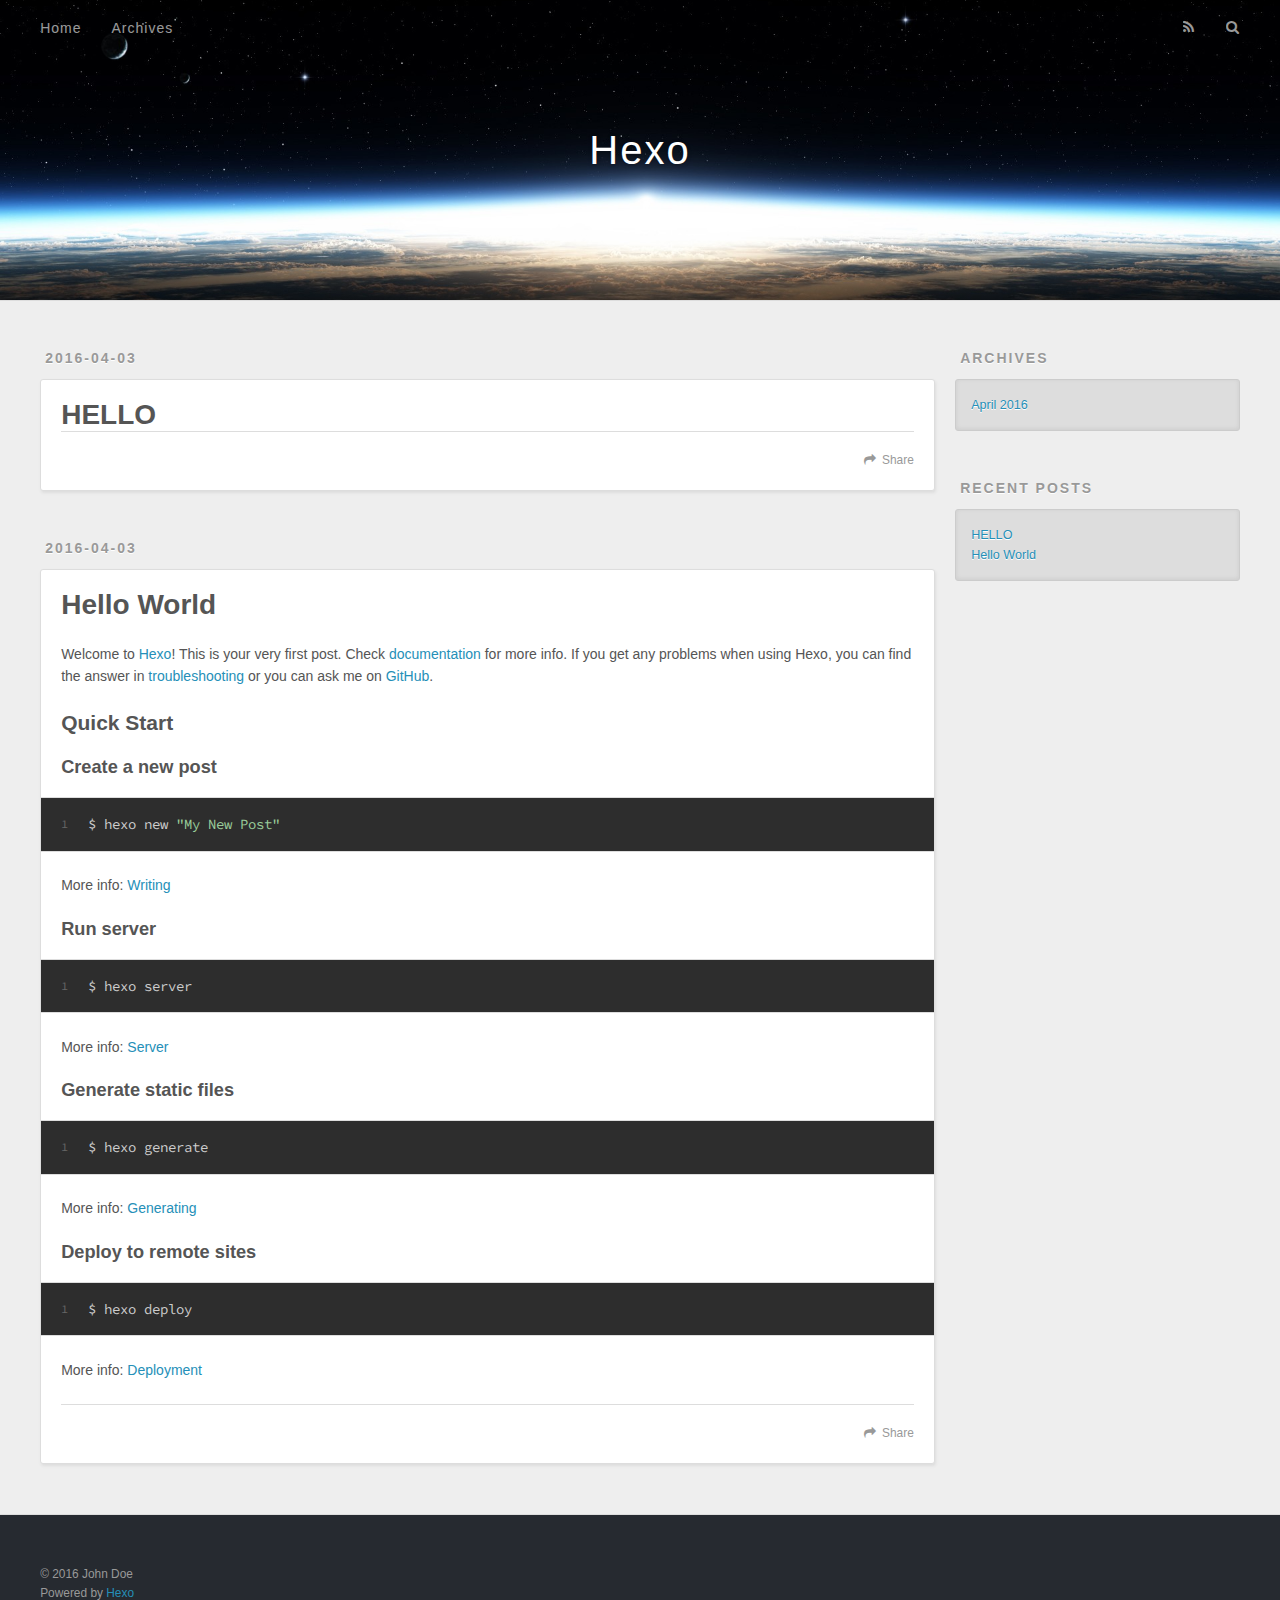
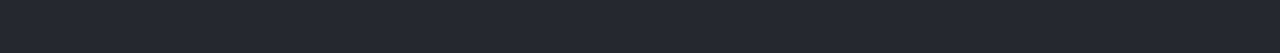
==== index.html @ c431b874 "Site updated: 2016-04-03 11:08:09" ====
<!DOCTYPE html>
<html>
<head>
  <meta charset="utf-8">
  
  <title>Hexo</title>
  <meta name="viewport" content="width=device-width, initial-scale=1, maximum-scale=1">
  <meta name="description">
<meta property="og:type" content="website">
<meta property="og:title" content="Hexo">
<meta property="og:url" content="http://yoursite.com/index.html">
<meta property="og:site_name" content="Hexo">
<meta property="og:description">
<meta name="twitter:card" content="summary">
<meta name="twitter:title" content="Hexo">
<meta name="twitter:description">
  
    <link rel="alternate" href="/atom.xml" title="Hexo" type="application/atom+xml">
  
  
    <link rel="icon" href="/favicon.png">
  
  
    <link href="//fonts.googleapis.com/css?family=Source+Code+Pro" rel="stylesheet" type="text/css">
  
  <link rel="stylesheet" href="/css/style.css">
  

</head>

<body>
  <div id="container">
    <div id="wrap">
      <header id="header">
  <div id="banner"></div>
  <div id="header-outer" class="outer">
    <div id="header-title" class="inner">
      <h1 id="logo-wrap">
        <a href="/" id="logo">Hexo</a>
      </h1>
      
    </div>
    <div id="header-inner" class="inner">
      <nav id="main-nav">
        <a id="main-nav-toggle" class="nav-icon"></a>
        
          <a class="main-nav-link" href="/">Home</a>
        
          <a class="main-nav-link" href="/archives">Archives</a>
        
      </nav>
      <nav id="sub-nav">
        
          <a id="nav-rss-link" class="nav-icon" href="/atom.xml" title="RSS Feed"></a>
        
        <a id="nav-search-btn" class="nav-icon" title="Search"></a>
      </nav>
      <div id="search-form-wrap">
        <form action="//google.com/search" method="get" accept-charset="UTF-8" class="search-form"><input type="search" name="q" results="0" class="search-form-input" placeholder="Search"><button type="submit" class="search-form-submit">&#xF002;</button><input type="hidden" name="sitesearch" value="http://yoursite.com"></form>
      </div>
    </div>
  </div>
</header>
      <div class="outer">
        <section id="main">
  
    <article id="post-HELLO" class="article article-type-post" itemscope itemprop="blogPost">
  <div class="article-meta">
    <a href="/2016/04/03/HELLO/" class="article-date">
  <time datetime="2016-04-03T02:56:10.000Z" itemprop="datePublished">2016-04-03</time>
</a>
    
  </div>
  <div class="article-inner">
    
    
      <header class="article-header">
        
  
    <h1 itemprop="name">
      <a class="article-title" href="/2016/04/03/HELLO/">HELLO</a>
    </h1>
  

      </header>
    
    <div class="article-entry" itemprop="articleBody">
      
        
      
    </div>
    <footer class="article-footer">
      <a data-url="http://yoursite.com/2016/04/03/HELLO/" data-id="cimjz8d4u0000s09v0lbfflhz" class="article-share-link">Share</a>
      
      
    </footer>
  </div>
  
</article>


  
    <article id="post-hello-world" class="article article-type-post" itemscope itemprop="blogPost">
  <div class="article-meta">
    <a href="/2016/04/03/hello-world/" class="article-date">
  <time datetime="2016-04-03T02:46:32.456Z" itemprop="datePublished">2016-04-03</time>
</a>
    
  </div>
  <div class="article-inner">
    
    
      <header class="article-header">
        
  
    <h1 itemprop="name">
      <a class="article-title" href="/2016/04/03/hello-world/">Hello World</a>
    </h1>
  

      </header>
    
    <div class="article-entry" itemprop="articleBody">
      
        <p>Welcome to <a href="https://hexo.io/" target="_blank" rel="external">Hexo</a>! This is your very first post. Check <a href="https://hexo.io/docs/" target="_blank" rel="external">documentation</a> for more info. If you get any problems when using Hexo, you can find the answer in <a href="https://hexo.io/docs/troubleshooting.html" target="_blank" rel="external">troubleshooting</a> or you can ask me on <a href="https://github.com/hexojs/hexo/issues" target="_blank" rel="external">GitHub</a>.</p>
<h2 id="Quick-Start"><a href="#Quick-Start" class="headerlink" title="Quick Start"></a>Quick Start</h2><h3 id="Create-a-new-post"><a href="#Create-a-new-post" class="headerlink" title="Create a new post"></a>Create a new post</h3><figure class="highlight bash"><table><tr><td class="gutter"><pre><span class="line">1</span><br></pre></td><td class="code"><pre><span class="line">$ hexo new <span class="string">"My New Post"</span></span><br></pre></td></tr></table></figure>
<p>More info: <a href="https://hexo.io/docs/writing.html" target="_blank" rel="external">Writing</a></p>
<h3 id="Run-server"><a href="#Run-server" class="headerlink" title="Run server"></a>Run server</h3><figure class="highlight bash"><table><tr><td class="gutter"><pre><span class="line">1</span><br></pre></td><td class="code"><pre><span class="line">$ hexo server</span><br></pre></td></tr></table></figure>
<p>More info: <a href="https://hexo.io/docs/server.html" target="_blank" rel="external">Server</a></p>
<h3 id="Generate-static-files"><a href="#Generate-static-files" class="headerlink" title="Generate static files"></a>Generate static files</h3><figure class="highlight bash"><table><tr><td class="gutter"><pre><span class="line">1</span><br></pre></td><td class="code"><pre><span class="line">$ hexo generate</span><br></pre></td></tr></table></figure>
<p>More info: <a href="https://hexo.io/docs/generating.html" target="_blank" rel="external">Generating</a></p>
<h3 id="Deploy-to-remote-sites"><a href="#Deploy-to-remote-sites" class="headerlink" title="Deploy to remote sites"></a>Deploy to remote sites</h3><figure class="highlight bash"><table><tr><td class="gutter"><pre><span class="line">1</span><br></pre></td><td class="code"><pre><span class="line">$ hexo deploy</span><br></pre></td></tr></table></figure>
<p>More info: <a href="https://hexo.io/docs/deployment.html" target="_blank" rel="external">Deployment</a></p>

      
    </div>
    <footer class="article-footer">
      <a data-url="http://yoursite.com/2016/04/03/hello-world/" data-id="cimjz8d520001s09vdebm7443" class="article-share-link">Share</a>
      
      
    </footer>
  </div>
  
</article>


  

</section>
        
          <aside id="sidebar">
  
    

  
    

  
    
  
    
  <div class="widget-wrap">
    <h3 class="widget-title">Archives</h3>
    <div class="widget">
      <ul class="archive-list"><li class="archive-list-item"><a class="archive-list-link" href="/archives/2016/04/">April 2016</a></li></ul>
    </div>
  </div>


  
    
  <div class="widget-wrap">
    <h3 class="widget-title">Recent Posts</h3>
    <div class="widget">
      <ul>
        
          <li>
            <a href="/2016/04/03/HELLO/">HELLO</a>
          </li>
        
          <li>
            <a href="/2016/04/03/hello-world/">Hello World</a>
          </li>
        
      </ul>
    </div>
  </div>

  
</aside>
        
      </div>
      <footer id="footer">
  
  <div class="outer">
    <div id="footer-info" class="inner">
      &copy; 2016 John Doe<br>
      Powered by <a href="http://hexo.io/" target="_blank">Hexo</a>
    </div>
  </div>
</footer>
    </div>
    <nav id="mobile-nav">
  
    <a href="/" class="mobile-nav-link">Home</a>
  
    <a href="/archives" class="mobile-nav-link">Archives</a>
  
</nav>
    

<script src="//ajax.googleapis.com/ajax/libs/jquery/2.0.3/jquery.min.js"></script>


  <link rel="stylesheet" href="/fancybox/jquery.fancybox.css">
  <script src="/fancybox/jquery.fancybox.pack.js"></script>


<script src="/js/script.js"></script>

  </div>
</body>
</html>
---- css/style.css ----
body {
  width: 100%;
}
body:before,
body:after {
  content: "";
  display: table;
}
body:after {
  clear: both;
}
html,
body,
div,
span,
applet,
object,
iframe,
h1,
h2,
h3,
h4,
h5,
h6,
p,
blockquote,
pre,
a,
abbr,
acronym,
address,
big,
cite,
code,
del,
dfn,
em,
img,
ins,
kbd,
q,
s,
samp,
small,
strike,
strong,
sub,
sup,
tt,
var,
dl,
dt,
dd,
ol,
ul,
li,
fieldset,
form,
label,
legend,
table,
caption,
tbody,
tfoot,
thead,
tr,
th,
td {
  margin: 0;
  padding: 0;
  border: 0;
  outline: 0;
  font-weight: inherit;
  font-style: inherit;
  font-family: inherit;
  font-size: 100%;
  vertical-align: baseline;
}
body {
  line-height: 1;
  color: #000;
  background: #fff;
}
ol,
ul {
  list-style: none;
}
table {
  border-collapse: separate;
  border-spacing: 0;
  vertical-align: middle;
}
caption,
th,
td {
  text-align: left;
  font-weight: normal;
  vertical-align: middle;
}
a img {
  border: none;
}
input,
button {
  margin: 0;
  padding: 0;
}
input::-moz-focus-inner,
button::-moz-focus-inner {
  border: 0;
  padding: 0;
}
@font-face {
  font-family: FontAwesome;
  font-style: normal;
  font-weight: normal;
  src: url("fonts/fontawesome-webfont.eot?v=#4.0.3");
  src: url("fonts/fontawesome-webfont.eot?#iefix&v=#4.0.3") format("embedded-opentype"), url("fonts/fontawesome-webfont.woff?v=#4.0.3") format("woff"), url("fonts/fontawesome-webfont.ttf?v=#4.0.3") format("truetype"), url("fonts/fontawesome-webfont.svg#fontawesomeregular?v=#4.0.3") format("svg");
}
html,
body,
#container {
  height: 100%;
}
body {
  background: #eee;
  font: 14px "Helvetica Neue", Helvetica, Arial, sans-serif;
  -webkit-text-size-adjust: 100%;
}
.outer {
  max-width: 1220px;
  margin: 0 auto;
  padding: 0 20px;
}
.outer:before,
.outer:after {
  content: "";
  display: table;
}
.outer:after {
  clear: both;
}
.inner {
  display: inline;
  float: left;
  width: 98.33333333333333%;
  margin: 0 0.833333333333333%;
}
.left,
.alignleft {
  float: left;
}
.right,
.alignright {
  float: right;
}
.clear {
  clear: both;
}
#container {
  position: relative;
}
.mobile-nav-on {
  overflow: hidden;
}
#wrap {
  height: 100%;
  width: 100%;
  position: absolute;
  top: 0;
  left: 0;
  -webkit-transition: 0.2s ease-out;
  -moz-transition: 0.2s ease-out;
  -ms-transition: 0.2s ease-out;
  transition: 0.2s ease-out;
  z-index: 1;
  background: #eee;
}
.mobile-nav-on #wrap {
  left: 280px;
}
@media screen and (min-width: 768px) {
  #main {
    display: inline;
    float: left;
    width: 73.33333333333333%;
    margin: 0 0.833333333333333%;
  }
}
.article-date,
.article-category-link,
.archive-year,
.widget-title {
  text-decoration: none;
  text-transform: uppercase;
  letter-spacing: 2px;
  color: #999;
  margin-bottom: 1em;
  margin-left: 5px;
  line-height: 1em;
  text-shadow: 0 1px #fff;
  font-weight: bold;
}
.article-inner,
.archive-article-inner {
  background: #fff;
  -webkit-box-shadow: 1px 2px 3px #ddd;
  box-shadow: 1px 2px 3px #ddd;
  border: 1px solid #ddd;
  -webkit-border-radius: 3px;
  border-radius: 3px;
}
.article-entry h1,
.widget h1 {
  font-size: 2em;
}
.article-entry h2,
.widget h2 {
  font-size: 1.5em;
}
.article-entry h3,
.widget h3 {
  font-size: 1.3em;
}
.article-entry h4,
.widget h4 {
  font-size: 1.2em;
}
.article-entry h5,
.widget h5 {
  font-size: 1em;
}
.article-entry h6,
.widget h6 {
  font-size: 1em;
  color: #999;
}
.article-entry hr,
.widget hr {
  border: 1px dashed #ddd;
}
.article-entry strong,
.widget strong {
  font-weight: bold;
}
.article-entry em,
.widget em,
.article-entry cite,
.widget cite {
  font-style: italic;
}
.article-entry sup,
.widget sup,
.article-entry sub,
.widget sub {
  font-size: 0.75em;
  line-height: 0;
  position: relative;
  vertical-align: baseline;
}
.article-entry sup,
.widget sup {
  top: -0.5em;
}
.article-entry sub,
.widget sub {
  bottom: -0.2em;
}
.article-entry small,
.widget small {
  font-size: 0.85em;
}
.article-entry acronym,
.widget acronym,
.article-entry abbr,
.widget abbr {
  border-bottom: 1px dotted;
}
.article-entry ul,
.widget ul,
.article-entry ol,
.widget ol,
.article-entry dl,
.widget dl {
  margin: 0 20px;
  line-height: 1.6em;
}
.article-entry ul ul,
.widget ul ul,
.article-entry ol ul,
.widget ol ul,
.article-entry ul ol,
.widget ul ol,
.article-entry ol ol,
.widget ol ol {
  margin-top: 0;
  margin-bottom: 0;
}
.article-entry ul,
.widget ul {
  list-style: disc;
}
.article-entry ol,
.widget ol {
  list-style: decimal;
}
.article-entry dt,
.widget dt {
  font-weight: bold;
}
#header {
  height: 300px;
  position: relative;
  border-bottom: 1px solid #ddd;
}
#header:before,
#header:after {
  content: "";
  position: absolute;
  left: 0;
  right: 0;
  height: 40px;
}
#header:before {
  top: 0;
  background: -webkit-linear-gradient(rgba(0,0,0,0.2), transparent);
  background: -moz-linear-gradient(rgba(0,0,0,0.2), transparent);
  background: -ms-linear-gradient(rgba(0,0,0,0.2), transparent);
  background: linear-gradient(rgba(0,0,0,0.2), transparent);
}
#header:after {
  bottom: 0;
  background: -webkit-linear-gradient(transparent, rgba(0,0,0,0.2));
  background: -moz-linear-gradient(transparent, rgba(0,0,0,0.2));
  background: -ms-linear-gradient(transparent, rgba(0,0,0,0.2));
  background: linear-gradient(transparent, rgba(0,0,0,0.2));
}
#header-outer {
  height: 100%;
  position: relative;
}
#header-inner {
  position: relative;
  overflow: hidden;
}
#banner {
  position: absolute;
  top: 0;
  left: 0;
  width: 100%;
  height: 100%;
  background: url("images/banner.jpg") center #000;
  -webkit-background-size: cover;
  -moz-background-size: cover;
  background-size: cover;
  z-index: -1;
}
#header-title {
  text-align: center;
  height: 40px;
  position: absolute;
  top: 50%;
  left: 0;
  margin-top: -20px;
}
#logo,
#subtitle {
  text-decoration: none;
  color: #fff;
  font-weight: 300;
  text-shadow: 0 1px 4px rgba(0,0,0,0.3);
}
#logo {
  font-size: 40px;
  line-height: 40px;
  letter-spacing: 2px;
}
#subtitle {
  font-size: 16px;
  line-height: 16px;
  letter-spacing: 1px;
}
#subtitle-wrap {
  margin-top: 16px;
}
#main-nav {
  float: left;
  margin-left: -15px;
}
.nav-icon,
.main-nav-link {
  float: left;
  color: #fff;
  opacity: 0.6;
  text-decoration: none;
  text-shadow: 0 1px rgba(0,0,0,0.2);
  -webkit-transition: opacity 0.2s;
  -moz-transition: opacity 0.2s;
  -ms-transition: opacity 0.2s;
  transition: opacity 0.2s;
  display: block;
  padding: 20px 15px;
}
.nav-icon:hover,
.main-nav-link:hover {
  opacity: 1;
}
.nav-icon {
  font-family: FontAwesome;
  text-align: center;
  font-size: 14px;
  width: 14px;
  height: 14px;
  padding: 20px 15px;
  position: relative;
  cursor: pointer;
}
.main-nav-link {
  font-weight: 300;
  letter-spacing: 1px;
}
@media screen and (max-width: 479px) {
  .main-nav-link {
    display: none;
  }
}
#main-nav-toggle {
  display: none;
}
#main-nav-toggle:before {
  content: "\f0c9";
}
@media screen and (max-width: 479px) {
  #main-nav-toggle {
    display: block;
  }
}
#sub-nav {
  float: right;
  margin-right: -15px;
}
#nav-rss-link:before {
  content: "\f09e";
}
#nav-search-btn:before {
  content: "\f002";
}
#search-form-wrap {
  position: absolute;
  top: 15px;
  width: 150px;
  height: 30px;
  right: -150px;
  opacity: 0;
  -webkit-transition: 0.2s ease-out;
  -moz-transition: 0.2s ease-out;
  -ms-transition: 0.2s ease-out;
  transition: 0.2s ease-out;
}
#search-form-wrap.on {
  opacity: 1;
  right: 0;
}
@media screen and (max-width: 479px) {
  #search-form-wrap {
    width: 100%;
    right: -100%;
  }
}
.search-form {
  position: absolute;
  top: 0;
  left: 0;
  right: 0;
  background: #fff;
  padding: 5px 15px;
  -webkit-border-radius: 15px;
  border-radius: 15px;
  -webkit-box-shadow: 0 0 10px rgba(0,0,0,0.3);
  box-shadow: 0 0 10px rgba(0,0,0,0.3);
}
.search-form-input {
  border: none;
  background: none;
  color: #555;
  width: 100%;
  font: 13px "Helvetica Neue", Helvetica, Arial, sans-serif;
  outline: none;
}
.search-form-input::-webkit-search-results-decoration,
.search-form-input::-webkit-search-cancel-button {
  -webkit-appearance: none;
}
.search-form-submit {
  position: absolute;
  top: 50%;
  right: 10px;
  margin-top: -7px;
  font: 13px FontAwesome;
  border: none;
  background: none;
  color: #bbb;
  cursor: pointer;
}
.search-form-submit:hover,
.search-form-submit:focus {
  color: #777;
}
.article {
  margin: 50px 0;
}
.article-inner {
  overflow: hidden;
}
.article-meta:before,
.article-meta:after {
  content: "";
  display: table;
}
.article-meta:after {
  clear: both;
}
.article-date {
  float: left;
}
.article-category {
  float: left;
  line-height: 1em;
  color: #ccc;
  text-shadow: 0 1px #fff;
  margin-left: 8px;
}
.article-category:before {
  content: "\2022";
}
.article-category-link {
  margin: 0 12px 1em;
}
.article-header {
  padding: 20px 20px 0;
}
.article-title {
  text-decoration: none;
  font-size: 2em;
  font-weight: bold;
  color: #555;
  line-height: 1.1em;
  -webkit-transition: color 0.2s;
  -moz-transition: color 0.2s;
  -ms-transition: color 0.2s;
  transition: color 0.2s;
}
a.article-title:hover {
  color: #258fb8;
}
.article-entry {
  color: #555;
  padding: 0 20px;
}
.article-entry:before,
.article-entry:after {
  content: "";
  display: table;
}
.article-entry:after {
  clear: both;
}
.article-entry p,
.article-entry table {
  line-height: 1.6em;
  margin: 1.6em 0;
}
.article-entry h1,
.article-entry h2,
.article-entry h3,
.article-entry h4,
.article-entry h5,
.article-entry h6 {
  font-weight: bold;
}
.article-entry h1,
.article-entry h2,
.article-entry h3,
.article-entry h4,
.article-entry h5,
.article-entry h6 {
  line-height: 1.1em;
  margin: 1.1em 0;
}
.article-entry a {
  color: #258fb8;
  text-decoration: none;
}
.article-entry a:hover {
  text-decoration: underline;
}
.article-entry ul,
.article-entry ol,
.article-entry dl {
  margin-top: 1.6em;
  margin-bottom: 1.6em;
}
.article-entry img,
.article-entry video {
  max-width: 100%;
  height: auto;
  display: block;
  margin: auto;
}
.article-entry iframe {
  border: none;
}
.article-entry table {
  width: 100%;
  border-collapse: collapse;
  border-spacing: 0;
}
.article-entry th {
  font-weight: bold;
  border-bottom: 3px solid #ddd;
  padding-bottom: 0.5em;
}
.article-entry td {
  border-bottom: 1px solid #ddd;
  padding: 10px 0;
}
.article-entry blockquote {
  font-family: Georgia, "Times New Roman", serif;
  font-size: 1.4em;
  margin: 1.6em 20px;
  text-align: center;
}
.article-entry blockquote footer {
  font-size: 14px;
  margin: 1.6em 0;
  font-family: "Helvetica Neue", Helvetica, Arial, sans-serif;
}
.article-entry blockquote footer cite:before {
  content: "—";
  padding: 0 0.5em;
}
.article-entry .pullquote {
  text-align: left;
  width: 45%;
  margin: 0;
}
.article-entry .pullquote.left {
  margin-left: 0.5em;
  margin-right: 1em;
}
.article-entry .pullquote.right {
  margin-right: 0.5em;
  margin-left: 1em;
}
.article-entry .caption {
  color: #999;
  display: block;
  font-size: 0.9em;
  margin-top: 0.5em;
  position: relative;
  text-align: center;
}
.article-entry .video-container {
  position: relative;
  padding-top: 56.25%;
  height: 0;
  overflow: hidden;
}
.article-entry .video-container iframe,
.article-entry .video-container object,
.article-entry .video-container embed {
  position: absolute;
  top: 0;
  left: 0;
  width: 100%;
  height: 100%;
  margin-top: 0;
}
.article-more-link a {
  display: inline-block;
  line-height: 1em;
  padding: 6px 15px;
  -webkit-border-radius: 15px;
  border-radius: 15px;
  background: #eee;
  color: #999;
  text-shadow: 0 1px #fff;
  text-decoration: none;
}
.article-more-link a:hover {
  background: #258fb8;
  color: #fff;
  text-decoration: none;
  text-shadow: 0 1px #1e7293;
}
.article-footer {
  font-size: 0.85em;
  line-height: 1.6em;
  border-top: 1px solid #ddd;
  padding-top: 1.6em;
  margin: 0 20px 20px;
}
.article-footer:before,
.article-footer:after {
  content: "";
  display: table;
}
.article-footer:after {
  clear: both;
}
.article-footer a {
  color: #999;
  text-decoration: none;
}
.article-footer a:hover {
  color: #555;
}
.article-tag-list-item {
  float: left;
  margin-right: 10px;
}
.article-tag-list-link:before {
  content: "#";
}
.article-comment-link {
  float: right;
}
.article-comment-link:before {
  content: "\f075";
  font-family: FontAwesome;
  padding-right: 8px;
}
.article-share-link {
  cursor: pointer;
  float: right;
  margin-left: 20px;
}
.article-share-link:before {
  content: "\f064";
  font-family: FontAwesome;
  padding-right: 6px;
}
#article-nav {
  position: relative;
}
#article-nav:before,
#article-nav:after {
  content: "";
  display: table;
}
#article-nav:after {
  clear: both;
}
@media screen and (min-width: 768px) {
  #article-nav {
    margin: 50px 0;
  }
  #article-nav:before {
    width: 8px;
    height: 8px;
    position: absolute;
    top: 50%;
    left: 50%;
    margin-top: -4px;
    margin-left: -4px;
    content: "";
    -webkit-border-radius: 50%;
    border-radius: 50%;
    background: #ddd;
    -webkit-box-shadow: 0 1px 2px #fff;
    box-shadow: 0 1px 2px #fff;
  }
}
.article-nav-link-wrap {
  text-decoration: none;
  text-shadow: 0 1px #fff;
  color: #999;
  -webkit-box-sizing: border-box;
  -moz-box-sizing: border-box;
  box-sizing: border-box;
  margin-top: 50px;
  text-align: center;
  display: block;
}
.article-nav-link-wrap:hover {
  color: #555;
}
@media screen and (min-width: 768px) {
  .article-nav-link-wrap {
    width: 50%;
    margin-top: 0;
  }
}
@media screen and (min-width: 768px) {
  #article-nav-newer {
    float: left;
    text-align: right;
    padding-right: 20px;
  }
}
@media screen and (min-width: 768px) {
  #article-nav-older {
    float: right;
    text-align: left;
    padding-left: 20px;
  }
}
.article-nav-caption {
  text-transform: uppercase;
  letter-spacing: 2px;
  color: #ddd;
  line-height: 1em;
  font-weight: bold;
}
#article-nav-newer .article-nav-caption {
  margin-right: -2px;
}
.article-nav-title {
  font-size: 0.85em;
  line-height: 1.6em;
  margin-top: 0.5em;
}
.article-share-box {
  position: absolute;
  display: none;
  background: #fff;
  -webkit-box-shadow: 1px 2px 10px rgba(0,0,0,0.2);
  box-shadow: 1px 2px 10px rgba(0,0,0,0.2);
  -webkit-border-radius: 3px;
  border-radius: 3px;
  margin-left: -145px;
  overflow: hidden;
  z-index: 1;
}
.article-share-box.on {
  display: block;
}
.article-share-input {
  width: 100%;
  background: none;
  -webkit-box-sizing: border-box;
  -moz-box-sizing: border-box;
  box-sizing: border-box;
  font: 14px "Helvetica Neue", Helvetica, Arial, sans-serif;
  padding: 0 15px;
  color: #555;
  outline: none;
  border: 1px solid #ddd;
  -webkit-border-radius: 3px 3px 0 0;
  border-radius: 3px 3px 0 0;
  height: 36px;
  line-height: 36px;
}
.article-share-links {
  background: #eee;
}
.article-share-links:before,
.article-share-links:after {
  content: "";
  display: table;
}
.article-share-links:after {
  clear: both;
}
.article-share-twitter,
.article-share-facebook,
.article-share-pinterest,
.article-share-google {
  width: 50px;
  height: 36px;
  display: block;
  float: left;
  position: relative;
  color: #999;
  text-shadow: 0 1px #fff;
}
.article-share-twitter:before,
.article-share-facebook:before,
.article-share-pinterest:before,
.article-share-google:before {
  font-size: 20px;
  font-family: FontAwesome;
  width: 20px;
  height: 20px;
  position: absolute;
  top: 50%;
  left: 50%;
  margin-top: -10px;
  margin-left: -10px;
  text-align: center;
}
.article-share-twitter:hover,
.article-share-facebook:hover,
.article-share-pinterest:hover,
.article-share-google:hover {
  color: #fff;
}
.article-share-twitter:before {
  content: "\f099";
}
.article-share-twitter:hover {
  background: #00aced;
  text-shadow: 0 1px #008abe;
}
.article-share-facebook:before {
  content: "\f09a";
}
.article-share-facebook:hover {
  background: #3b5998;
  text-shadow: 0 1px #2f477a;
}
.article-share-pinterest:before {
  content: "\f0d2";
}
.article-share-pinterest:hover {
  background: #cb2027;
  text-shadow: 0 1px #a21a1f;
}
.article-share-google:before {
  content: "\f0d5";
}
.article-share-google:hover {
  background: #dd4b39;
  text-shadow: 0 1px #be3221;
}
.article-gallery {
  background: #000;
  position: relative;
}
.article-gallery-photos {
  position: relative;
  overflow: hidden;
}
.article-gallery-img {
  display: none;
  max-width: 100%;
}
.article-gallery-img:first-child {
  display: block;
}
.article-gallery-img.loaded {
  position: absolute;
  display: block;
}
.article-gallery-img img {
  display: block;
  max-width: 100%;
  margin: 0 auto;
}
#comments {
  background: #fff;
  -webkit-box-shadow: 1px 2px 3px #ddd;
  box-shadow: 1px 2px 3px #ddd;
  padding: 20px;
  border: 1px solid #ddd;
  -webkit-border-radius: 3px;
  border-radius: 3px;
  margin: 50px 0;
}
#comments a {
  color: #258fb8;
}
.archives-wrap {
  margin: 50px 0;
}
.archives:before,
.archives:after {
  content: "";
  display: table;
}
.archives:after {
  clear: both;
}
.archive-year-wrap {
  margin-bottom: 1em;
}
.archives {
  -webkit-column-gap: 10px;
  -moz-column-gap: 10px;
  column-gap: 10px;
}
@media screen and (min-width: 480px) and (max-width: 767px) {
  .archives {
    -webkit-column-count: 2;
    -moz-column-count: 2;
    column-count: 2;
  }
}
@media screen and (min-width: 768px) {
  .archives {
    -webkit-column-count: 3;
    -moz-column-count: 3;
    column-count: 3;
  }
}
.archive-article {
  -webkit-column-break-inside: avoid;
  page-break-inside: avoid;
  overflow: hidden;
  break-inside: avoid-column;
}
.archive-article-inner {
  padding: 10px;
  margin-bottom: 15px;
}
.archive-article-title {
  text-decoration: none;
  font-weight: bold;
  color: #555;
  -webkit-transition: color 0.2s;
  -moz-transition: color 0.2s;
  -ms-transition: color 0.2s;
  transition: color 0.2s;
  line-height: 1.6em;
}
.archive-article-title:hover {
  color: #258fb8;
}
.archive-article-footer {
  margin-top: 1em;
}
.archive-article-date {
  color: #999;
  text-decoration: none;
  font-size: 0.85em;
  line-height: 1em;
  margin-bottom: 0.5em;
  display: block;
}
#page-nav {
  margin: 50px auto;
  background: #fff;
  -webkit-box-shadow: 1px 2px 3px #ddd;
  box-shadow: 1px 2px 3px #ddd;
  border: 1px solid #ddd;
  -webkit-border-radius: 3px;
  border-radius: 3px;
  text-align: center;
  color: #999;
  overflow: hidden;
}
#page-nav:before,
#page-nav:after {
  content: "";
  display: table;
}
#page-nav:after {
  clear: both;
}
#page-nav a,
#page-nav span {
  padding: 10px 20px;
  line-height: 1;
  height: 2ex;
}
#page-nav a {
  color: #999;
  text-decoration: none;
}
#page-nav a:hover {
  background: #999;
  color: #fff;
}
#page-nav .prev {
  float: left;
}
#page-nav .next {
  float: right;
}
#page-nav .page-number {
  display: inline-block;
}
@media screen and (max-width: 479px) {
  #page-nav .page-number {
    display: none;
  }
}
#page-nav .current {
  color: #555;
  font-weight: bold;
}
#page-nav .space {
  color: #ddd;
}
#footer {
  background: #262a30;
  padding: 50px 0;
  border-top: 1px solid #ddd;
  color: #999;
}
#footer a {
  color: #258fb8;
  text-decoration: none;
}
#footer a:hover {
  text-decoration: underline;
}
#footer-info {
  line-height: 1.6em;
  font-size: 0.85em;
}
.article-entry pre,
.article-entry .highlight {
  background: #2d2d2d;
  margin: 0 -20px;
  padding: 15px 20px;
  border-style: solid;
  border-color: #ddd;
  border-width: 1px 0;
  overflow: auto;
  color: #ccc;
  line-height: 22.400000000000002px;
}
.article-entry .highlight .gutter pre,
.article-entry .gist .gist-file .gist-data .line-numbers {
  color: #666;
  font-size: 0.85em;
}
.article-entry pre,
.article-entry code {
  font-family: "Source Code Pro", Consolas, Monaco, Menlo, Consolas, monospace;
}
.article-entry code {
  background: #eee;
  text-shadow: 0 1px #fff;
  padding: 0 0.3em;
}
.article-entry pre code {
  background: none;
  text-shadow: none;
  padding: 0;
}
.article-entry .highlight pre {
  border: none;
  margin: 0;
  padding: 0;
}
.article-entry .highlight table {
  margin: 0;
  width: auto;
}
.article-entry .highlight td {
  border: none;
  padding: 0;
}
.article-entry .highlight figcaption {
  font-size: 0.85em;
  color: #999;
  line-height: 1em;
  margin-bottom: 1em;
}
.article-entry .highlight figcaption:before,
.article-entry .highlight figcaption:after {
  content: "";
  display: table;
}
.article-entry .highlight figcaption:after {
  clear: both;
}
.article-entry .highlight figcaption a {
  float: right;
}
.article-entry .highlight .gutter pre {
  text-align: right;
  padding-right: 20px;
}
.article-entry .highlight .line {
  height: 22.400000000000002px;
}
.article-entry .highlight .line.marked {
  background: #515151;
}
.article-entry .gist {
  margin: 0 -20px;
  border-style: solid;
  border-color: #ddd;
  border-width: 1px 0;
  background: #2d2d2d;
  padding: 15px 20px 15px 0;
}
.article-entry .gist .gist-file {
  border: none;
  font-family: "Source Code Pro", Consolas, Monaco, Menlo, Consolas, monospace;
  margin: 0;
}
.article-entry .gist .gist-file .gist-data {
  background: none;
  border: none;
}
.article-entry .gist .gist-file .gist-data .line-numbers {
  background: none;
  border: none;
  padding: 0 20px 0 0;
}
.article-entry .gist .gist-file .gist-data .line-data {
  padding: 0 !important;
}
.article-entry .gist .gist-file .highlight {
  margin: 0;
  padding: 0;
  border: none;
}
.article-entry .gist .gist-file .gist-meta {
  background: #2d2d2d;
  color: #999;
  font: 0.85em "Helvetica Neue", Helvetica, Arial, sans-serif;
  text-shadow: 0 0;
  padding: 0;
  margin-top: 1em;
  margin-left: 20px;
}
.article-entry .gist .gist-file .gist-meta a {
  color: #258fb8;
  font-weight: normal;
}
.article-entry .gist .gist-file .gist-meta a:hover {
  text-decoration: underline;
}
pre .comment,
pre .title {
  color: #999;
}
pre .variable,
pre .attribute,
pre .tag,
pre .regexp,
pre .ruby .constant,
pre .xml .tag .title,
pre .xml .pi,
pre .xml .doctype,
pre .html .doctype,
pre .css .id,
pre .css .class,
pre .css .pseudo {
  color: #f2777a;
}
pre .number,
pre .preprocessor,
pre .built_in,
pre .literal,
pre .params,
pre .constant {
  color: #f99157;
}
pre .class,
pre .ruby .class .title,
pre .css .rules .attribute {
  color: #9c9;
}
pre .string,
pre .value,
pre .inheritance,
pre .header,
pre .ruby .symbol,
pre .xml .cdata {
  color: #9c9;
}
pre .css .hexcolor {
  color: #6cc;
}
pre .function,
pre .python .decorator,
pre .python .title,
pre .ruby .function .title,
pre .ruby .title .keyword,
pre .perl .sub,
pre .javascript .title,
pre .coffeescript .title {
  color: #69c;
}
pre .keyword,
pre .javascript .function {
  color: #c9c;
}
@media screen and (max-width: 479px) {
  #mobile-nav {
    position: absolute;
    top: 0;
    left: 0;
    width: 280px;
    height: 100%;
    background: #191919;
    border-right: 1px solid #fff;
  }
}
@media screen and (max-width: 479px) {
  .mobile-nav-link {
    display: block;
    color: #999;
    text-decoration: none;
    padding: 15px 20px;
    font-weight: bold;
  }
  .mobile-nav-link:hover {
    color: #fff;
  }
}
@media screen and (min-width: 768px) {
  #sidebar {
    display: inline;
    float: left;
    width: 23.333333333333332%;
    margin: 0 0.833333333333333%;
  }
}
.widget-wrap {
  margin: 50px 0;
}
.widget {
  color: #777;
  text-shadow: 0 1px #fff;
  background: #ddd;
  -webkit-box-shadow: 0 -1px 4px #ccc inset;
  box-shadow: 0 -1px 4px #ccc inset;
  border: 1px solid #ccc;
  padding: 15px;
  -webkit-border-radius: 3px;
  border-radius: 3px;
}
.widget a {
  color: #258fb8;
  text-decoration: none;
}
.widget a:hover {
  text-decoration: underline;
}
.widget ul ul,
.widget ol ul,
.widget dl ul,
.widget ul ol,
.widget ol ol,
.widget dl ol,
.widget ul dl,
.widget ol dl,
.widget dl dl {
  margin-left: 15px;
  list-style: disc;
}
.widget {
  line-height: 1.6em;
  word-wrap: break-word;
  font-size: 0.9em;
}
.widget ul,
.widget ol {
  list-style: none;
  margin: 0;
}
.widget ul ul,
.widget ol ul,
.widget ul ol,
.widget ol ol {
  margin: 0 20px;
}
.widget ul ul,
.widget ol ul {
  list-style: disc;
}
.widget ul ol,
.widget ol ol {
  list-style: decimal;
}
.category-list-count,
.tag-list-count,
.archive-list-count {
  padding-left: 5px;
  color: #999;
  font-size: 0.85em;
}
.category-list-count:before,
.tag-list-count:before,
.archive-list-count:before {
  content: "(";
}
.category-list-count:after,
.tag-list-count:after,
.archive-list-count:after {
  content: ")";
}
.tagcloud a {
  margin-right: 5px;
  display: inline-block;
}
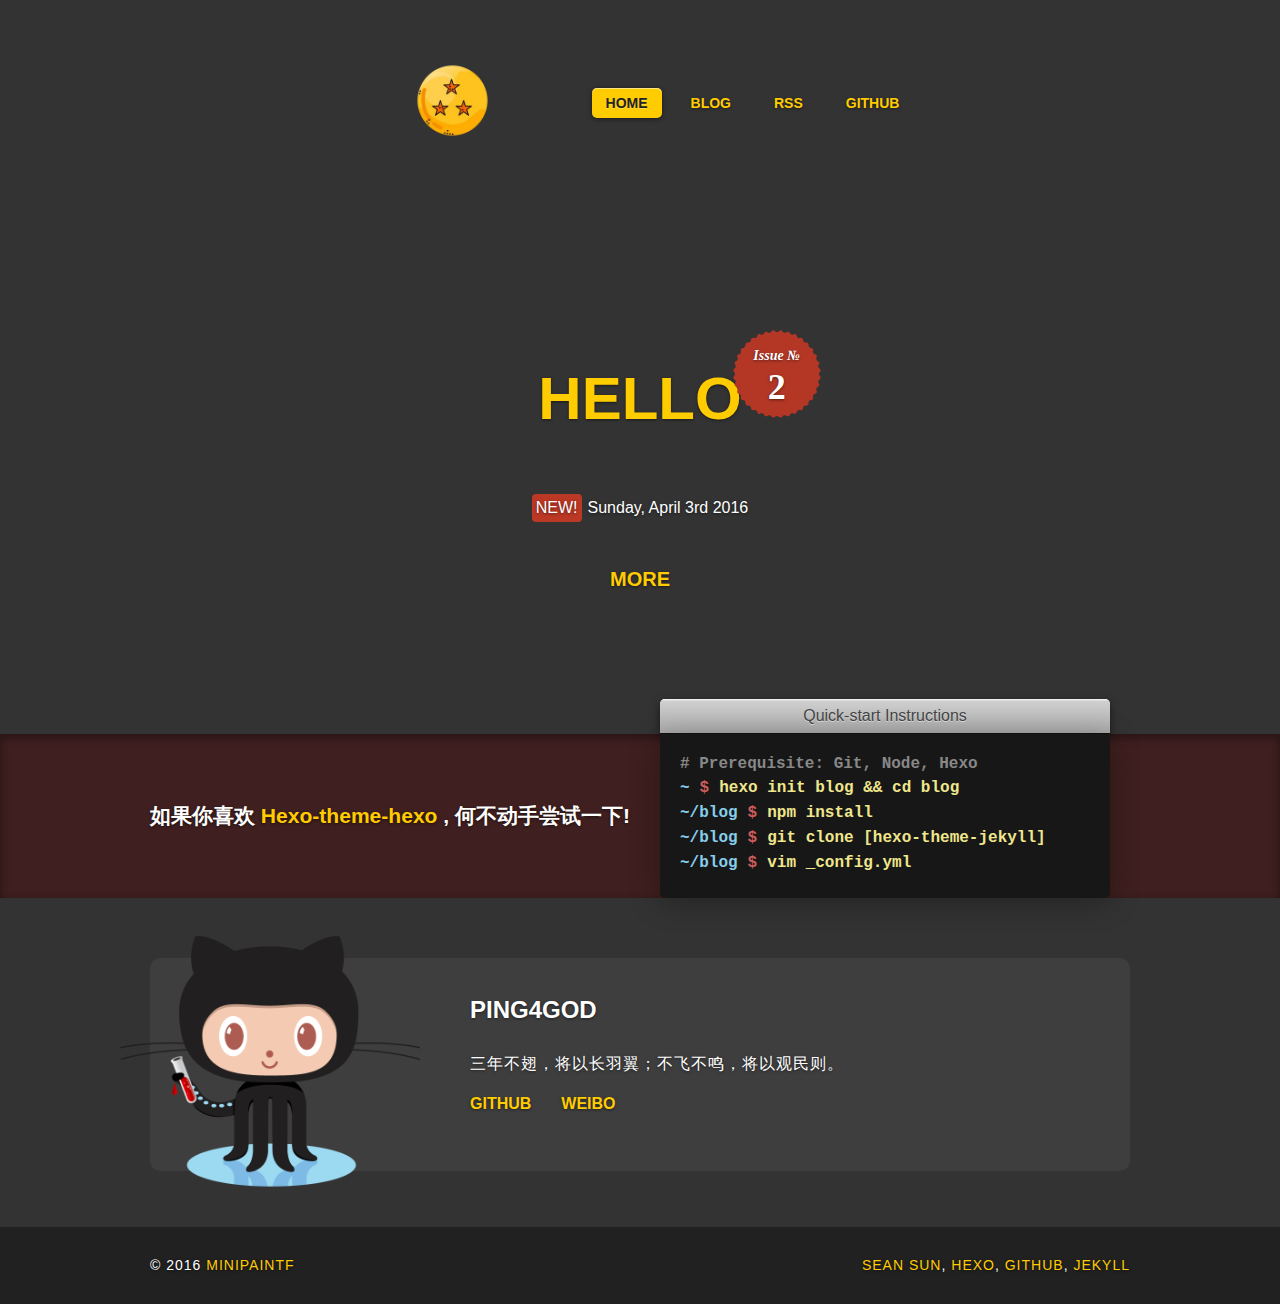
==== commit 1fe210fd: "Site updated: 2016-04-03 11:39:57" ====
--- a/index.html
+++ b/index.html
@@ -1,223 +1,8 @@
-<!DOCTYPE html>
-<html>
-<head>
-  <meta charset="utf-8">
-  
-  <title>Hexo</title>
-  <meta name="viewport" content="width=device-width, initial-scale=1, maximum-scale=1">
-  <meta name="description">
-<meta property="og:type" content="website">
-<meta property="og:title" content="Hexo">
-<meta property="og:url" content="http://yoursite.com/index.html">
-<meta property="og:site_name" content="Hexo">
-<meta property="og:description">
-<meta name="twitter:card" content="summary">
-<meta name="twitter:title" content="Hexo">
-<meta name="twitter:description">
-  
-    <link rel="alternate" href="/atom.xml" title="Hexo" type="application/atom+xml">
-  
-  
-    <link rel="icon" href="/favicon.png">
-  
-  
-    <link href="//fonts.googleapis.com/css?family=Source+Code+Pro" rel="stylesheet" type="text/css">
-  
-  <link rel="stylesheet" href="/css/style.css">
-  
-
-</head>
-
-<body>
-  <div id="container">
-    <div id="wrap">
-      <header id="header">
-  <div id="banner"></div>
-  <div id="header-outer" class="outer">
-    <div id="header-title" class="inner">
-      <h1 id="logo-wrap">
-        <a href="/" id="logo">Hexo</a>
-      </h1>
-      
-    </div>
-    <div id="header-inner" class="inner">
-      <nav id="main-nav">
-        <a id="main-nav-toggle" class="nav-icon"></a>
-        
-          <a class="main-nav-link" href="/">Home</a>
-        
-          <a class="main-nav-link" href="/archives">Archives</a>
-        
-      </nav>
-      <nav id="sub-nav">
-        
-          <a id="nav-rss-link" class="nav-icon" href="/atom.xml" title="RSS Feed"></a>
-        
-        <a id="nav-search-btn" class="nav-icon" title="Search"></a>
-      </nav>
-      <div id="search-form-wrap">
-        <form action="//google.com/search" method="get" accept-charset="UTF-8" class="search-form"><input type="search" name="q" results="0" class="search-form-input" placeholder="Search"><button type="submit" class="search-form-submit">&#xF002;</button><input type="hidden" name="sitesearch" value="http://yoursite.com"></form>
-      </div>
-    </div>
-  </div>
-</header>
-      <div class="outer">
-        <section id="main">
-  
-    <article id="post-HELLO" class="article article-type-post" itemscope itemprop="blogPost">
-  <div class="article-meta">
-    <a href="/2016/04/03/HELLO/" class="article-date">
-  <time datetime="2016-04-03T02:56:10.000Z" itemprop="datePublished">2016-04-03</time>
-</a>
-    
-  </div>
-  <div class="article-inner">
-    
-    
-      <header class="article-header">
-        
-  
-    <h1 itemprop="name">
-      <a class="article-title" href="/2016/04/03/HELLO/">HELLO</a>
-    </h1>
-  
-
-      </header>
-    
-    <div class="article-entry" itemprop="articleBody">
-      
-        
-      
-    </div>
-    <footer class="article-footer">
-      <a data-url="http://yoursite.com/2016/04/03/HELLO/" data-id="cimjz8d4u0000s09v0lbfflhz" class="article-share-link">Share</a>
-      
-      
-    </footer>
-  </div>
-  
-</article>
-
-
-  
-    <article id="post-hello-world" class="article article-type-post" itemscope itemprop="blogPost">
-  <div class="article-meta">
-    <a href="/2016/04/03/hello-world/" class="article-date">
-  <time datetime="2016-04-03T02:46:32.456Z" itemprop="datePublished">2016-04-03</time>
-</a>
-    
-  </div>
-  <div class="article-inner">
-    
-    
-      <header class="article-header">
-        
-  
-    <h1 itemprop="name">
-      <a class="article-title" href="/2016/04/03/hello-world/">Hello World</a>
-    </h1>
-  
-
-      </header>
-    
-    <div class="article-entry" itemprop="articleBody">
-      
-        <p>Welcome to <a href="https://hexo.io/" target="_blank" rel="external">Hexo</a>! This is your very first post. Check <a href="https://hexo.io/docs/" target="_blank" rel="external">documentation</a> for more info. If you get any problems when using Hexo, you can find the answer in <a href="https://hexo.io/docs/troubleshooting.html" target="_blank" rel="external">troubleshooting</a> or you can ask me on <a href="https://github.com/hexojs/hexo/issues" target="_blank" rel="external">GitHub</a>.</p>
-<h2 id="Quick-Start"><a href="#Quick-Start" class="headerlink" title="Quick Start"></a>Quick Start</h2><h3 id="Create-a-new-post"><a href="#Create-a-new-post" class="headerlink" title="Create a new post"></a>Create a new post</h3><figure class="highlight bash"><table><tr><td class="gutter"><pre><span class="line">1</span><br></pre></td><td class="code"><pre><span class="line">$ hexo new <span class="string">"My New Post"</span></span><br></pre></td></tr></table></figure>
-<p>More info: <a href="https://hexo.io/docs/writing.html" target="_blank" rel="external">Writing</a></p>
-<h3 id="Run-server"><a href="#Run-server" class="headerlink" title="Run server"></a>Run server</h3><figure class="highlight bash"><table><tr><td class="gutter"><pre><span class="line">1</span><br></pre></td><td class="code"><pre><span class="line">$ hexo server</span><br></pre></td></tr></table></figure>
-<p>More info: <a href="https://hexo.io/docs/server.html" target="_blank" rel="external">Server</a></p>
-<h3 id="Generate-static-files"><a href="#Generate-static-files" class="headerlink" title="Generate static files"></a>Generate static files</h3><figure class="highlight bash"><table><tr><td class="gutter"><pre><span class="line">1</span><br></pre></td><td class="code"><pre><span class="line">$ hexo generate</span><br></pre></td></tr></table></figure>
-<p>More info: <a href="https://hexo.io/docs/generating.html" target="_blank" rel="external">Generating</a></p>
-<h3 id="Deploy-to-remote-sites"><a href="#Deploy-to-remote-sites" class="headerlink" title="Deploy to remote sites"></a>Deploy to remote sites</h3><figure class="highlight bash"><table><tr><td class="gutter"><pre><span class="line">1</span><br></pre></td><td class="code"><pre><span class="line">$ hexo deploy</span><br></pre></td></tr></table></figure>
-<p>More info: <a href="https://hexo.io/docs/deployment.html" target="_blank" rel="external">Deployment</a></p>
-
-      
-    </div>
-    <footer class="article-footer">
-      <a data-url="http://yoursite.com/2016/04/03/hello-world/" data-id="cimjz8d520001s09vdebm7443" class="article-share-link">Share</a>
-      
-      
-    </footer>
-  </div>
-  
-</article>
-
-
-  
-
-</section>
-        
-          <aside id="sidebar">
-  
-    
-
-  
-    
-
-  
-    
-  
-    
-  <div class="widget-wrap">
-    <h3 class="widget-title">Archives</h3>
-    <div class="widget">
-      <ul class="archive-list"><li class="archive-list-item"><a class="archive-list-link" href="/archives/2016/04/">April 2016</a></li></ul>
-    </div>
-  </div>
-
-
-  
-    
-  <div class="widget-wrap">
-    <h3 class="widget-title">Recent Posts</h3>
-    <div class="widget">
-      <ul>
-        
-          <li>
-            <a href="/2016/04/03/HELLO/">HELLO</a>
-          </li>
-        
-          <li>
-            <a href="/2016/04/03/hello-world/">Hello World</a>
-          </li>
-        
-      </ul>
-    </div>
-  </div>
-
-  
-</aside>
-        
-      </div>
-      <footer id="footer">
-  
-  <div class="outer">
-    <div id="footer-info" class="inner">
-      &copy; 2016 John Doe<br>
-      Powered by <a href="http://hexo.io/" target="_blank">Hexo</a>
-    </div>
-  </div>
-</footer>
-    </div>
-    <nav id="mobile-nav">
-  
-    <a href="/" class="mobile-nav-link">Home</a>
-  
-    <a href="/archives" class="mobile-nav-link">Archives</a>
-  
-</nav>
-    
-
-<script src="//ajax.googleapis.com/ajax/libs/jquery/2.0.3/jquery.min.js"></script>
-
-
-  <link rel="stylesheet" href="/fancybox/jquery.fancybox.css">
-  <script src="/fancybox/jquery.fancybox.pack.js"></script>
-
-
-<script src="/js/script.js"></script>
-
-  </div>
-</body>
-</html>+<!DOCTYPE html><html><head><meta charset="utf-8"><meta name="X-UA-Compatible" content="IE=edge"><title> Minipaintf</title><meta name="description" content="A Blog Powered By Hexo"><meta name="viewport" content="width=device-width, initial-scale=1"><link rel="short icon" href="/favicon.png"><link rel="stylesheet" href="/css/jekyll.css"><!--[if lt IE 9]>
+<script src="js/html5shiv.min.js"></script>
+<script src="js/respond.min.js"></script>
+<![endif]--></head><body><header class="row-flex-row limit-width vh-center"><a href="/" class="logo"><img src="/favicon.png"></a><nav><ul class="nav-list"><li class="nav-list-item"><a href="/" class="nav-link active">Home</a></li><li class="nav-list-item"><a href="/archives/" class="nav-link">   Blog</a></li><li class="nav-list-item"><a href="/atom.xml" class="nav-link">rss</a></li><li class="nav-list-item"><a href="https://github.com/xxxxx" target="_blank" class="nav-link">   github</a></li></ul></nav></header><div class="container limit-width"><section class="row-flex-row"><div class="home"><article class="post-block"><h2 class="post-title"><a href="/2016/04/03/HELLO/" class="post-title-link">HELLO</a><div class="post-badge-wrap"><div class="post-badge"><span class="post-badge-msg">Issue №</span><span class="post-num">2</span></div></div></h2><div class="post-meta"><div class="post-time">Sunday, April 3rd 2016</div></div><div class="post-content"></div><div class="read-more"><a href="/2016/04/03/HELLO/"> MORE</a></div></article></div></section></div><div class="extra"><section class="installtheme"><div class="row-flex row-flex-row limit-width"><div class="intro"><h3> 
+如果你喜欢 <a href="https://github.com/pinggod/hexo-theme-jekyll">Hexo-theme-hexo </a>, 何不动手尝试一下!</h3></div><div class="code"><div class="title">Quick-start Instructions</div><div class="shell"> <div class="line"><span class="output"># Prerequisite: Git, Node, Hexo</span></div><div class="line"><span class="path">~</span><span class="prompt">$</span><span class="command">hexo init blog && cd blog</span></div><div class="line"><span class="path">~/blog</span><span class="prompt">$</span><span class="command">npm install</span></div><div class="line"><span class="path">~/blog</span><span class="prompt">$</span><span class="command">git clone [hexo-theme-jekyll]</span></div><div class="line"><span class="path">~/blog</span><span class="prompt">$</span><span class="command">vim _config.yml</span></div></div></div></div></section><section class="selfintro"><div class="wrap row-flex row-flex-row limit-width"><div class="sign"><img src="img/github.png" alt=""></div><div class="intro"><h3 class="title">PING4GOD</h3><p class="content"> 三年不翅，将以长羽翼；不飞不鸣，将以观民则。</p><ul class="contact"><li><a href="https://github.com/xxxxx" class="social-link">github</a></li><li><a href="http://weibo.com/xxxxxx" class="social-link">weibo</a></li></ul></div></div></section></div><footer class="footer"><div class="row-flex-row limit-width vh-center"><div class="copyright"><P>© 2016 <a href="/">minipaintf</P></div><div class="power"><p><a href="http://pinggod.com/">Sean Sun</a>, 
+<a href="https://hexo.io">Hexo</a>, 
+<a href="https://github.com/">GitHub</a>, 
+<a href="https://jekyllrb.com/">Jekyll</a></p></div></div></footer><script>(function(b,o,i,l,e,r){b.GoogleAnalyticsObject=l;b[l]||(b[l]=function(){(b[l].q=b[l].q||[]).push(arguments)});b[l].l=+new Date;e=o.createElement(i);r=o.getElementsByTagName(i)[0];e.src='//www.google-analytics.com/analytics.js';r.parentNode.insertBefore(e,r)}(window,document,'script','ga'));ga('create',"UA-65933410-1",'auto');ga('send','pageview');</script><script>var _hmt = _hmt || [];(function() {var hm = document.createElement("script");hm.src = "//hm.baidu.com/hm.js?a36e15d9e2adec9a21fcdd9f686b1ed2";var s = document.getElementsByTagName("script")[0]; s.parentNode.insertBefore(hm, s);})();</script><script src="https://cdn.mathjax.org/mathjax/latest/MathJax.js?config=TeX-AMS-MML_HTMLorMML"></script></body></html>--- a/css/jekyll.css
+++ b/css/jekyll.css
@@ -0,0 +1 @@
+/*! normalize.css v3.0.3 | MIT License | github.com/necolas/normalize.css */html{font-family:sans-serif;-ms-text-size-adjust:100%;-webkit-text-size-adjust:100%}body{margin:0}article,aside,details,figcaption,figure,footer,header,hgroup,main,menu,nav,section,summary{display:block}audio,canvas,progress,video{display:inline-block;vertical-align:baseline}audio:not([controls]){display:none;height:0}[hidden],template{display:none}a{background-color:transparent}a:active,a:hover{outline:0}abbr[title]{border-bottom:1px dotted}b,strong{font-weight:bold}dfn{font-style:italic}h1{font-size:2em;margin:0.67em 0}mark{background:#ff0;color:#000}small{font-size:80%}sub,sup{font-size:75%;line-height:0;position:relative;vertical-align:baseline}sup{top:-0.5em}sub{bottom:-0.25em}img{border:0}svg:not(:root){overflow:hidden}figure{margin:1em 40px}hr{box-sizing:content-box;height:0}pre{overflow:auto}code,kbd,pre,samp{font-family:monospace, monospace;font-size:1em}button,input,optgroup,select,textarea{color:inherit;font:inherit;margin:0}button{overflow:visible}button,select{text-transform:none}button,html input[type="button"],input[type="reset"],input[type="submit"]{-webkit-appearance:button;cursor:pointer}button[disabled],html input[disabled]{cursor:default}button::-moz-focus-inner,input::-moz-focus-inner{border:0;padding:0}input{line-height:normal}input[type="checkbox"],input[type="radio"]{box-sizing:border-box;padding:0}input[type="number"]::-webkit-inner-spin-button,input[type="number"]::-webkit-outer-spin-button{height:auto}input[type="search"]{-webkit-appearance:textfield;box-sizing:content-box}input[type="search"]::-webkit-search-cancel-button,input[type="search"]::-webkit-search-decoration{-webkit-appearance:none}fieldset{border:1px solid #c0c0c0;margin:0 2px;padding:0.35em 0.625em 0.75em}legend{border:0;padding:0}textarea{overflow:auto}optgroup{font-weight:bold}table{border-collapse:collapse;border-spacing:0}td,th{padding:0}body{color:white;font-size:14px;line-height:1.5;font-family:'Helvetica Neue', Helvetica, 'Lantinghei SC', 'Hiragino Sans GB', STHeitiSC-Light, 'Microsoft YaHei', 微软雅黑, Arial, sans-serif;text-shadow:0 1px 3px rgba(0,0,0,0.5);background-color:#333}a{color:#fc0;text-decoration:none;-webkit-transition:all 0.25s;transition:all 0.25s}a:hover{color:#f90}.row-flex-column{display:-webkit-box;display:-webkit-flex;display:-ms-flexbox;display:flex;-webkit-box-orient:vertical;-webkit-box-direction:normal;-webkit-flex-direction:column;-ms-flex-direction:column;flex-direction:column}.row-flex-row{display:-webkit-box;display:-webkit-flex;display:-ms-flexbox;display:flex;-webkit-box-orient:horizontal;-webkit-box-direction:normal;-webkit-flex-direction:row;-ms-flex-direction:row;flex-direction:row}.limit-width{width:100%;max-width:980px;min-width:320px;margin:0 auto}.vh-center{-webkit-box-align:center;-webkit-align-items:center;-ms-flex-align:center;align-items:center;-webkit-box-pack:center;-webkit-justify-content:center;-ms-flex-pack:center;justify-content:center}.logo img{width:200px;-webkit-transform:scale(0.6);-ms-transform:scale(0.6);transform:scale(0.6)}ul.nav-list li{display:inline-block;margin-right:15px}a.nav-link{color:#fc0;padding:0.5em 1em;border-radius:5px;font-size:14px;font-weight:600;-webkit-transition:all 0.25s;transition:all 0.25s;text-transform:uppercase}a.nav-link:hover{color:#f90;background-color:#252525;text-shadow:0 1px 3px rgba(0,0,0,0.5);box-shadow:inset 0 1px 3px rgba(0,0,0,0.5),0 1px 0 rgba(255,255,255,0.1)}a.nav-link.active{color:#222;background-color:#fc0;text-shadow:0 1px 0 rgba(255,255,255,0.3);box-shadow:inset 0 1px 0 rgba(255,255,255,0.5),0 1px 5px rgba(0,0,0,0.5)}.pagination{padding-top:40px;margin:40px;text-align:center;background:url("/img/divider.png") top center no-repeat}.pagination a,.pagination span{position:relative;border-radius:5px;font-size:16px;font-weight:700;text-transform:uppercase;color:#fff;background-color:#767676;box-shadow:0 1px 3px rgba(0,0,0,0.3),inset 0 1px 1px rgba(255,255,255,0.5)}.pagination a:hover{background-color:#909090}.pagination span{opacity:0.5}.pagination .pagination-prev{padding:8px 12px 10px 30px;margin-right:3px}.pagination .pagination-prev:before{content:'\2039';position:absolute;top:-13px;left:10px;font-size:36px;font-weight:900;font-family:lato;color:#222;text-shadow:0 1px 0 rgba(255,255,255,0.4)}.pagination .pagination-next{padding:8px 30px 10px 12px;margin-left:3px}.pagination .pagination-next:after{content:'\203A';position:absolute;top:-13px;right:10px;font-size:36px;font-weight:900;font-family:lato;color:#222;text-shadow:0 1px 0 rgba(255,255,255,0.4)}footer.footer{padding:1em 0;font-weight:100;background-color:#212121;letter-spacing:1px;text-transform:uppercase}footer.footer .copyright,footer.footer .power{-webkit-box-flex:1;-webkit-flex:1;-ms-flex:1;flex:1;font-size:14px}footer.footer .copyright{margin-right:15%}footer.footer .power{margin-left:15%}footer.footer .power p{text-align:right}aside.sidebar{-webkit-box-flex:2;-webkit-flex:2;-ms-flex:2;flex:2}aside.sidebar h3{display:inline-block;padding:10px 0px 10px 30px;border-bottom:1px solid #c00;font-size:18px;font-weight:700;text-transform:uppercase}aside.sidebar ul{margin:10px 30px;padding:0;list-style-type:none}aside.sidebar ul.tag-list,aside.sidebar ul.post-list{text-transform:uppercase}aside.sidebar ul li.tag-list-item,aside.sidebar ul li.post-list-item{font-size:14px;padding-bottom:5px}aside.sidebar ul li.post-list-item{margin-bottom:5px;line-height:1.3;text-transform:capitalize}aside.sidebar li:hover a{color:#f90}.home{margin:4em auto;text-align:center}.home .post-title{display:block;color:white;font-size:60px;font-weight:700;text-decoration:none}.home .post-badge-wrap{display:inline-block;position:relative}.home .post-badge{position:absolute;top:-90px;left:-10px;width:90px;height:90px;background-image:url("../img/post-count-badge.svg");background-position:0 0;background-size:90px 90px;background-repeat:no-repeat}.home .post-badge span.post-badge-msg{display:block;font-size:14px;padding-top:16px;font-style:italic;font-family:georgia,serif}.home .post-badge span.post-num{display:block;font-size:36px;margin-top:-6px;font-family:cursive,georgia,serif}.home .post-meta{margin-bottom:3em}.home .read-more{font-size:20px;font-weight:700}.home .post-time{font-size:16px;font-weight:400;text-shadow:0 1px 3px rgba(0,0,0,0.5)}.home .post-time:before{content:"NEW!";display:inline-block;margin-right:6px;padding:2px 4px;border-radius:4px;color:#fff;background:#bb3825}.installtheme{margin:60px 0;color:#fff;background-color:#3F1F1F;box-shadow:inset 0 3px 10px rgba(0,0,0,0.4)}.installtheme .intro{-webkit-box-flex:1;-webkit-flex:1;-ms-flex:1;flex:1;padding:45px 0;font-size:18px}.installtheme .intro h3{font-weight:600}.installtheme .code{display:block;-webkit-box-flex:1;-webkit-flex:1;-ms-flex:1;flex:1;padding:0;margin-top:-35px;font-size:16px;font-weight:900;line-height:1.3em;font-family:Menlo, Consolas, "Courier New", Courier, "Liberation Mono", monospace}.installtheme .code .title{display:block;text-align:center;margin:0 20px;padding:5px 0;border-radius:5px 5px 0 0;box-shadow:0 3px 10px rgba(0,0,0,0.5);font:400 16px/24px 'Helvetica Neue', Helvetica, Arial, sans-serif;color:#444;text-shadow:0 1px 0 rgba(255,255,255,0.5);background-color:#f7f7f7;background-image:url([data-uri]);background-image:-webkit-linear-gradient(top, #f7f7f7 0%, #cfcfcf 7%, #aaa 100%);background-image:linear-gradient(top, #f7f7f7 0%, #cfcfcf 7%, #aaa 100%);filter:progid:DXImageTransform.Microsoft.gradient( startColorstr='#f7f7f7', endColorstr='#aaaaaa',GradientType=0 );border-bottom:1px solid #111}.installtheme .code .shell{padding:20px;text-shadow:none;margin:0 20px;background-color:#171717;border-radius:0 0 5px 5px;box-shadow:0 5px 30px rgba(0,0,0,0.3)}.installtheme .code .line{display:block;margin:0;padding:0}.installtheme .code .line span{display:inline-block;margin-right:10px;margin-bottom:4px}.installtheme .code .path{color:#87ceeb;-webkit-user-select:none;-moz-user-select:none;-ms-user-select:none;user-select:none}.installtheme .code .prompt{color:#cd5c5c;-webkit-user-select:none;-moz-user-select:none;-ms-user-select:none;user-select:none}.installtheme .code .command{color:#f0e68c}.installtheme .code .output{color:#888}.selfintro .wrap{border-radius:10px;margin-bottom:4em;background-color:#3e3e3e}.selfintro .sign{-webkit-box-flex:1;-webkit-flex:1;-ms-flex:1;flex:1}.selfintro .sign img{width:200px;padding:20px;-webkit-transform:scale(1.5);-ms-transform:scale(1.5);transform:scale(1.5)}.selfintro .intro{-webkit-box-flex:3;-webkit-flex:3;-ms-flex:3;flex:3;margin-left:70px;padding:10px}.selfintro .intro h3.title{font-size:24px}.selfintro .intro p.content{font-size:16px;font-weight:100;letter-spacing:1px}.selfintro ul.contact{padding-left:0}.selfintro ul.contact li{display:inline-block;margin-right:30px;font-size:16px;font-weight:600}.selfintro a.social-link{text-transform:uppercase}.container{margin-top:3em;margin-bottom:6em}.home .post-content .note{margin-left:0;border-radius:5px}.home .post-content .note:before{content:"";visibility:hidden}.archive,.post{-webkit-box-flex:6;-webkit-flex:6;-ms-flex:6;flex:6;border-radius:10px;font-size:16px;box-shadow:0 3px 10px rgba(0,0,0,0.1);background-color:#444}.archive article.post-block,.post article.post-block{padding:40px 40px 30px;font-size:16px}.archive h2.post-title,.post h2.post-title{margin-top:0;font-size:30px;font-weight:600}.archive ul.post-tag-list,.post ul.post-tag-list{display:inline-block;padding-left:0;margin:0 10px 0 -50px;padding:6px 10px 8px;padding-left:50px;border-radius:0 5px 5px 0;position:relative;box-shadow:0 1px 5px rgba(0,0,0,0.3),inset 0 1px 0 rgba(255,255,255,0.2),inset 0 -1px 0 rgba(0,0,0,0.3);background-color:#9e2812;background-image:url([data-uri]);background-image:-webkit-linear-gradient(top, #9e2812 0%, #6f0d0d 100%);background-image:linear-gradient(to bottom, #9e2812 0%, #6f0d0d 100%);filter:progid:DXImageTransform.Microsoft.gradient( startColorstr='#9e2812', endColorstr='#6f0d0d',GradientType=0 )}.archive ul.post-tag-list:before,.post ul.post-tag-list:before{content:"";position:absolute;top:-10px;left:0;border-color:transparent #6f0d0d #6f0d0d transparent;border-style:solid;border-width:5px;width:0;height:0}.archive ul.post-tag-list li.post-tag-item,.post ul.post-tag-list li.post-tag-item{display:inline-block;margin-right:5px;font-weight:600;text-transform:uppercase;text-shadow:0 -1px 0 rgba(0,0,0,0.5)}.archive ul.post-tag-list .post-tag-link,.post ul.post-tag-list .post-tag-link{color:white}.archive .post-time,.post .post-time{display:inline-block;color:#c0c0c0;font-weight:600;text-shadow:0 -1px 0 #000}.archive ul.post-list{padding:0;margin:0;list-style-type:none}.archive li.post-list-item+li.post-list-item{margin-top:-10px;border-radius:0 0 10px 10px;border-top:1px solid #555;box-shadow:0 -1px 0 #2f2f2f}.post-content{font-weight:300;text-align:left;margin-top:2em}.post-content h2,.post-content h3{margin:1em 0;font-size:28px}.post-content h4,.post-content h5,.post-content h6{margin:1em 0;font-size:22px}.post-content pre,.post-content code{display:inline-block;margin:1px 2px;padding:0 0.5em;font:14px/1.8em Menlo, Consolas, "Courier New", Courier, "Liberation Mono", monospace;white-space:pre}.post-content img{width:100%}.post-content li{padding-bottom:5px}.post-content p{margin:1em 0;font-size:16px}.post-content>table{width:100%;margin:1em 0;border-radius:5px;background-color:#555;box-shadow:0 1px 3px rgba(0,0,0,0.3)}.post-content>table thead{border-top-left-radius:5px;border-top-right-radius:5px;color:#fff;background-color:#3a3a3a;background-image:url([data-uri]);background-image:-webkit-linear-gradient(top, #3a3a3a 0%, #1e1e1e 100%);background-image:linear-gradient(to bottom, #3a3a3a 0%, #1e1e1e 100%);filter:progid:DXImageTransform.Microsoft.gradient( startColorstr='#3a3a3a', endColorstr='#1e1e1e',GradientType=0 )}.post-content>table th{position:relative;text-transform:uppercase;font-size:16px;padding:.5em .75em;text-shadow:0 -1px 0 rgba(0,0,0,0.9);color:#888;box-shadow:inset 0 1px 0 rgba(255,255,255,0.1)}.post-content>table th:first-child{border-top-left-radius:5px}.post-content>table th:last-child{border-top-right-radius:5px}.post-content>table td{padding:.5em .75em;border-top:1px solid #747474;border-top:1px solid rgba(0,0,0,0.1);box-shadow:inset 0 1px 0 rgba(255,255,255,0.1);background:url([data-uri]);background-image:-webkit-linear-gradient(top, rgba(255,255,255,0.1) 0%, rgba(255,255,255,0) 100%);background-image:linear-gradient(to bottom, rgba(255,255,255,0.1) 0%, rgba(255,255,255,0) 100%);filter:progid:DXImageTransform.Microsoft.gradient( startColorstr='#1affffff', endColorstr='#00ffffff',GradientType=0 )}.note{position:relative;margin:30px 0;margin-left:-50px;padding:20px 15px 24px 20px;padding-left:50px;border-radius:0 5px 5px 0;box-shadow:0 1px 5px rgba(0,0,0,0.3),inset 0 1px 0 rgba(255,255,255,0.2),inset 0 -1px 0 rgba(0,0,0,0.3);background-color:#7e6d42;background-image:url([data-uri]);background-image:-webkit-linear-gradient(top, #7e6d42 0%, #5c4e35 100%);background-image:linear-gradient(to bottom, #7e6d42 0%, #5c4e35 100%);filter:progid:DXImageTransform.Microsoft.gradient( startColorstr='#7e6d42', endColorstr='#5c4e35',GradientType=0 )}.note:before{content:"";position:absolute;top:-10px;left:0;width:0;height:0;border-width:5px;border-style:solid;border-color:transparent #222 #222 transparent}.note:after{content:'\2605';position:absolute;top:14px;left:14px;font-size:28px;font-weight:700;color:#fc0;text-shadow:0 -1px 0 rgba(0,0,0,0.5)}.note h5,.note p{color:#fff;margin:0}.note h5{font-size:24px;line-height:1.5em;font-weight:600;font-style:normal}.note p{font-size:16px;font-weight:400}.note br{display:none}.note code{background-color:#333;background-color:rgba(0,0,0,0.2);margin-left:2.5px;margin-right:2.5px;font-size:0.8em}.note.info{background-color:#0389aa;background-image:url([data-uri]);background-image:-webkit-linear-gradient(top, #0389aa 0%, #00617f 100%);background-image:linear-gradient(to bottom, #0389aa 0%, #00617f 100%);filter:progid:DXImageTransform.Microsoft.gradient( startColorstr='#0389aa', endColorstr='#00617f',GradientType=0 )}.note.info:before{border-color:transparent #00617f #00617f transparent}.note.info:after{content:'\24D8';color:#fff;position:absolute;top:15px;left:15px;font-size:28px;font-weight:700;text-shadow:0 -1px 0 rgba(0,0,0,0.5)}.note.warning{background-color:#9e2812;background-image:url([data-uri]);background-image:-webkit-linear-gradient(top, #9e2812 0%, #6f0d0d 100%);background-image:linear-gradient(to bottom, #9e2812 0%, #6f0d0d 100%);filter:progid:DXImageTransform.Microsoft.gradient( startColorstr='#9e2812', endColorstr='#6f0d0d',GradientType=0 )}.note.warning:before{border-color:transparent #6f0d0d #6f0d0d transparent}.note.warning:after{content:'\203C';color:#fc0;position:absolute;top:15px;left:15px;font-size:32px;font-weight:700;text-shadow:0 -1px 0 rgba(0,0,0,0.5)}.note.unreleased{background-color:#cd9239;background-image:url([data-uri]);background-image:-webkit-linear-gradient(top, #cd9239 0%, #a27528 100%);background-image:linear-gradient(to bottom, #cd9239 0%, #a27528 100%);filter:progid:DXImageTransform.Microsoft.gradient( startColorstr='#cd9239', endColorstr='#a27528',GradientType=0 )}.note.unreleased:before{border-color:transparent #664719 #664719 transparent}.note.unreleased:after{content:'\2692';color:#2b2a12;position:absolute;top:8px;left:15px;font-size:38px;font-weight:700;text-shadow:0 1px 0 rgba(255,255,255,0.25)}.highlight,p>pre,p>code,p>nobr>code,li>code,h5>code,.note>code{background-color:#2b2b2b;color:#fff;border-radius:5px;border-top-left-radius:5px;border-top-right-radius:5px;border-bottom-right-radius:5px;border-bottom-left-radius:5px;box-shadow:inset 0 1px 10px rgba(0,0,0,0.3),0 1px 0 rgba(255,255,255,0.1),0 -1px 0 rgba(0,0,0,0.5)}.highlight{margin:1em 0;padding:10px 15px;border-radius:5px;box-shadow:inset 0 1px 10px rgba(0,0,0,0.3),0 1px 0 rgba(255,255,255,0.1),0 -1px 0 rgba(0,0,0,0.5);color:#fff;background-color:#2b2b2b;overflow:auto}.highlight .comment{opacity:0.4}.highlight .gutter{display:none}.highlight pre{margin:0}.highlight .comment{color:#969896}.highlight .variable,.highlight .attribute,.highlight .tag,.highlight .regexp,.ruby .highlight .constant,.xml .highlight .tag .highlight .title,.xml .highlight .pi,.xml .highlight .doctype,.html .highlight .doctype,.css .highlight .id,.css .highlight .class,.css .highlight .pseudo{color:#cc6666}.highlight .number,.highlight .preprocessor,.highlight .pragma,.highlight .built_in,.highlight .literal,.highlight .params,.highlight .constant{color:#de935f}.ruby .highlight .class .highlight .title,.css .highlight .rule .highlight .attribute{color:#f0c674}.highlight .string,.highlight .value,.highlight .inheritance,.highlight .header,.highlight .name,.ruby .highlight .symbol,.xml .highlight .cdata{color:#b5bd68}.highlight .title,.css .highlight .hexcolor{color:#8abeb7}.highlight .function,.python .highlight .decorator,.python .highlight .title,.ruby .highlight .function .highlight .title,.ruby .highlight .title .highlight .keyword,.perl .highlight .sub,.javascript .highlight .title,.coffeescript .highlight .title{color:#81a2be}.highlight .keyword,.javascript .highlight .function{color:#b294bb}.coffeescript .javascript,.javascript .xml,.tex .highlight .formula,.xml .javascript,.xml .vbscript,.xml .css,.xml .highlight .cdata{opacity:0.5}
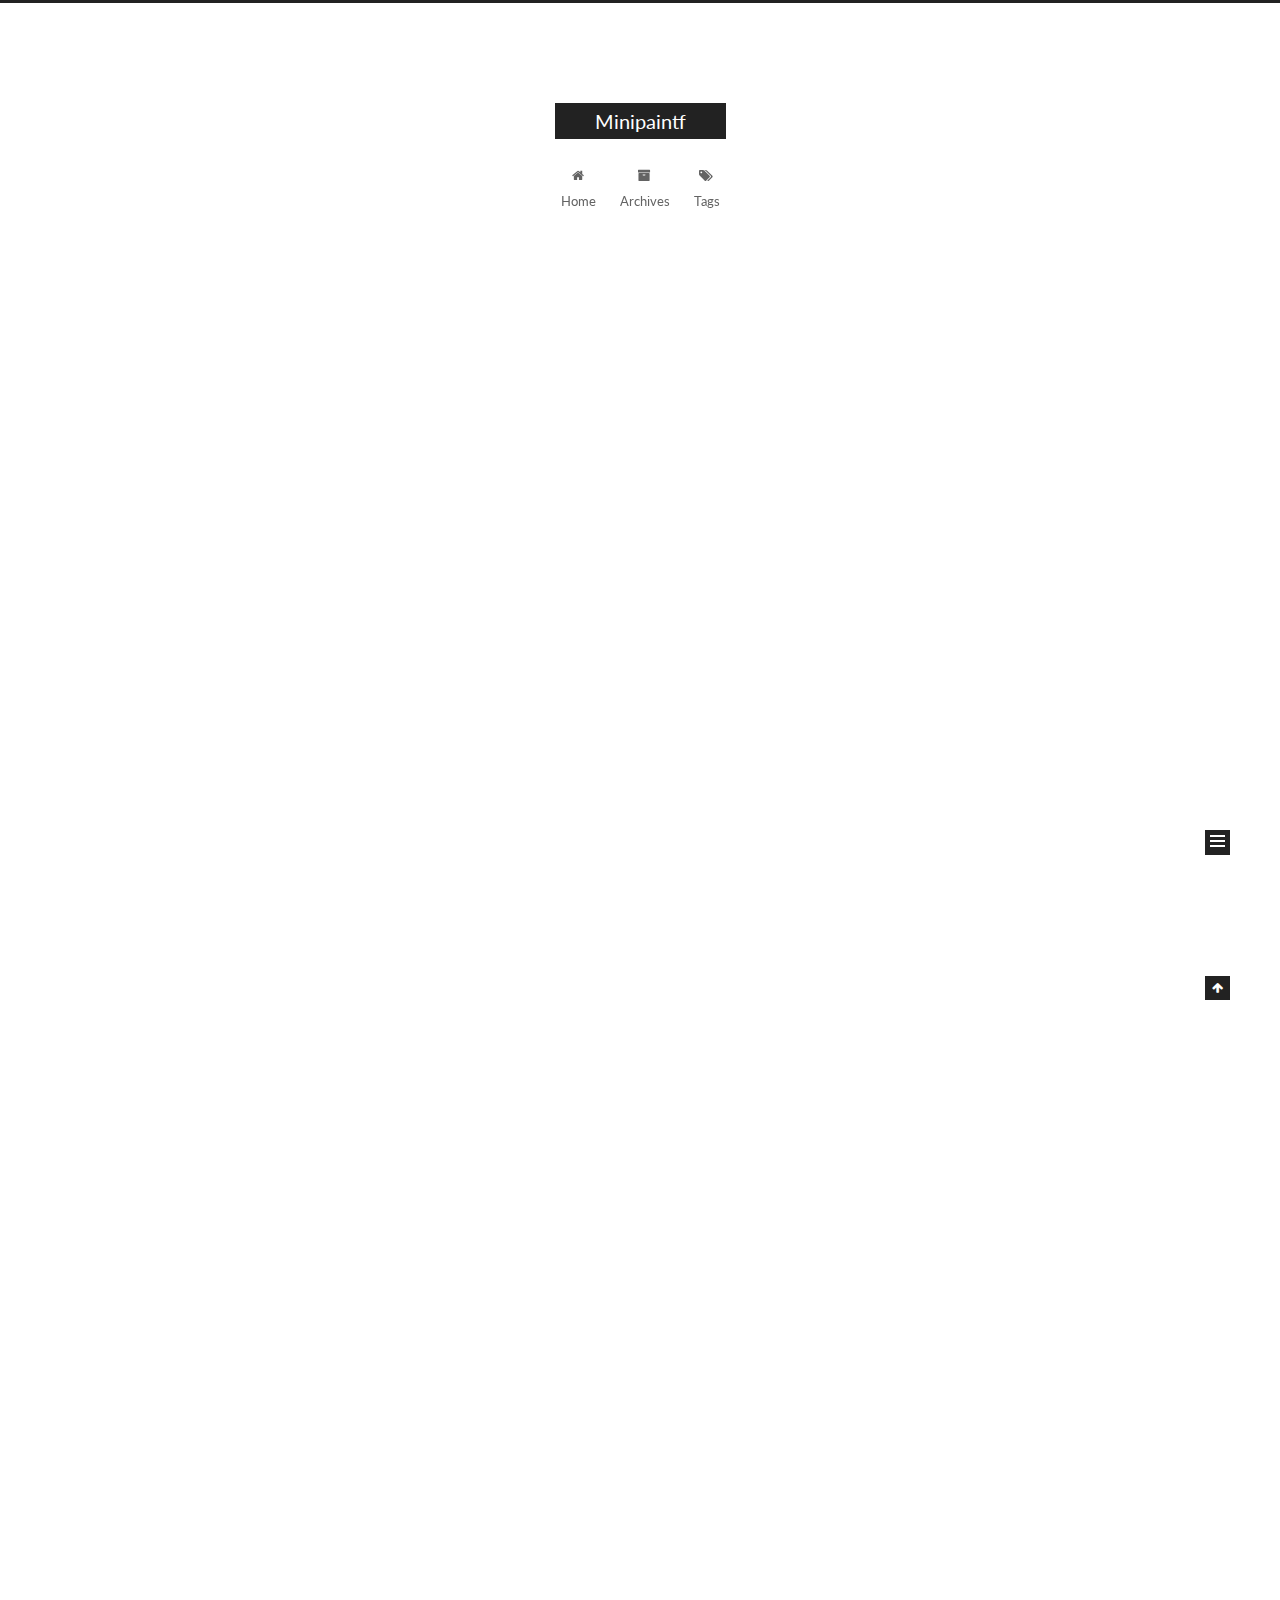
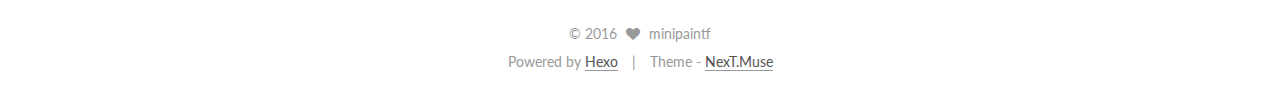
==== commit 650485c4: "Site updated: 2016-04-03 11:59:56" ====
--- a/index.html
+++ b/index.html
@@ -1,8 +1,559 @@
-<!DOCTYPE html><html><head><meta charset="utf-8"><meta name="X-UA-Compatible" content="IE=edge"><title> Minipaintf</title><meta name="description" content="A Blog Powered By Hexo"><meta name="viewport" content="width=device-width, initial-scale=1"><link rel="short icon" href="/favicon.png"><link rel="stylesheet" href="/css/jekyll.css"><!--[if lt IE 9]>
-<script src="js/html5shiv.min.js"></script>
-<script src="js/respond.min.js"></script>
-<![endif]--></head><body><header class="row-flex-row limit-width vh-center"><a href="/" class="logo"><img src="/favicon.png"></a><nav><ul class="nav-list"><li class="nav-list-item"><a href="/" class="nav-link active">Home</a></li><li class="nav-list-item"><a href="/archives/" class="nav-link">   Blog</a></li><li class="nav-list-item"><a href="/atom.xml" class="nav-link">rss</a></li><li class="nav-list-item"><a href="https://github.com/xxxxx" target="_blank" class="nav-link">   github</a></li></ul></nav></header><div class="container limit-width"><section class="row-flex-row"><div class="home"><article class="post-block"><h2 class="post-title"><a href="/2016/04/03/HELLO/" class="post-title-link">HELLO</a><div class="post-badge-wrap"><div class="post-badge"><span class="post-badge-msg">Issue №</span><span class="post-num">2</span></div></div></h2><div class="post-meta"><div class="post-time">Sunday, April 3rd 2016</div></div><div class="post-content"></div><div class="read-more"><a href="/2016/04/03/HELLO/"> MORE</a></div></article></div></section></div><div class="extra"><section class="installtheme"><div class="row-flex row-flex-row limit-width"><div class="intro"><h3> 
-如果你喜欢 <a href="https://github.com/pinggod/hexo-theme-jekyll">Hexo-theme-hexo </a>, 何不动手尝试一下!</h3></div><div class="code"><div class="title">Quick-start Instructions</div><div class="shell"> <div class="line"><span class="output"># Prerequisite: Git, Node, Hexo</span></div><div class="line"><span class="path">~</span><span class="prompt">$</span><span class="command">hexo init blog && cd blog</span></div><div class="line"><span class="path">~/blog</span><span class="prompt">$</span><span class="command">npm install</span></div><div class="line"><span class="path">~/blog</span><span class="prompt">$</span><span class="command">git clone [hexo-theme-jekyll]</span></div><div class="line"><span class="path">~/blog</span><span class="prompt">$</span><span class="command">vim _config.yml</span></div></div></div></div></section><section class="selfintro"><div class="wrap row-flex row-flex-row limit-width"><div class="sign"><img src="img/github.png" alt=""></div><div class="intro"><h3 class="title">PING4GOD</h3><p class="content"> 三年不翅，将以长羽翼；不飞不鸣，将以观民则。</p><ul class="contact"><li><a href="https://github.com/xxxxx" class="social-link">github</a></li><li><a href="http://weibo.com/xxxxxx" class="social-link">weibo</a></li></ul></div></div></section></div><footer class="footer"><div class="row-flex-row limit-width vh-center"><div class="copyright"><P>© 2016 <a href="/">minipaintf</P></div><div class="power"><p><a href="http://pinggod.com/">Sean Sun</a>, 
-<a href="https://hexo.io">Hexo</a>, 
-<a href="https://github.com/">GitHub</a>, 
-<a href="https://jekyllrb.com/">Jekyll</a></p></div></div></footer><script>(function(b,o,i,l,e,r){b.GoogleAnalyticsObject=l;b[l]||(b[l]=function(){(b[l].q=b[l].q||[]).push(arguments)});b[l].l=+new Date;e=o.createElement(i);r=o.getElementsByTagName(i)[0];e.src='//www.google-analytics.com/analytics.js';r.parentNode.insertBefore(e,r)}(window,document,'script','ga'));ga('create',"UA-65933410-1",'auto');ga('send','pageview');</script><script>var _hmt = _hmt || [];(function() {var hm = document.createElement("script");hm.src = "//hm.baidu.com/hm.js?a36e15d9e2adec9a21fcdd9f686b1ed2";var s = document.getElementsByTagName("script")[0]; s.parentNode.insertBefore(hm, s);})();</script><script src="https://cdn.mathjax.org/mathjax/latest/MathJax.js?config=TeX-AMS-MML_HTMLorMML"></script></body></html>+<!doctype html>
+
+
+
+  
+
+
+<html class="theme-next muse use-motion">
+<head>
+  <meta charset="UTF-8"/>
+<meta http-equiv="X-UA-Compatible" content="IE=edge,chrome=1" />
+<meta name="viewport" content="width=device-width, initial-scale=1, maximum-scale=1"/>
+
+
+
+<meta http-equiv="Cache-Control" content="no-transform" />
+<meta http-equiv="Cache-Control" content="no-siteapp" />
+
+
+
+
+
+
+
+
+
+
+
+
+  <link href="/vendors/fancybox/source/jquery.fancybox.css?v=2.1.5" rel="stylesheet" type="text/css"/>
+
+
+
+
+  <link href="//fonts.googleapis.com/css?family=Lato:300,400,700,400italic&subset=latin,latin-ext" rel="stylesheet" type="text/css">
+
+
+
+<link href="/vendors/font-awesome/css/font-awesome.min.css?v=4.4.0" rel="stylesheet" type="text/css" />
+
+<link href="/css/main.css?v=0.5.0" rel="stylesheet" type="text/css" />
+
+
+  <meta name="keywords" content="Hexo, NexT" />
+
+
+
+
+
+  <link rel="alternate" href="/atom.xml" title="Minipaintf" type="application/atom+xml" />
+
+
+
+
+  <link rel="shortcut icon" type="image/x-icon" href="/favicon.ico?v=0.5.0" />
+
+
+
+
+
+
+<meta name="description">
+<meta property="og:type" content="website">
+<meta property="og:title" content="Minipaintf">
+<meta property="og:url" content="http://yoursite.com/index.html">
+<meta property="og:site_name" content="Minipaintf">
+<meta property="og:description">
+<meta name="twitter:card" content="summary">
+<meta name="twitter:title" content="Minipaintf">
+<meta name="twitter:description">
+
+
+
+<script type="text/javascript" id="hexo.configuration">
+  var NexT = window.NexT || {};
+  var CONFIG = {
+    scheme: 'Muse',
+    sidebar: {"position":"left","display":"post"},
+    fancybox: true,
+    motion: true,
+    duoshuo: {
+      userId: 0,
+      author: 'Author'
+    }
+  };
+</script>
+
+  <title> Minipaintf </title>
+</head>
+
+<body itemscope itemtype="http://schema.org/WebPage" lang="">
+
+  
+
+
+
+
+
+
+
+
+
+
+  
+  
+    
+  
+
+  <div class="container one-collumn sidebar-position-left 
+   page-home 
+ ">
+    <div class="headband"></div>
+
+    <header id="header" class="header" itemscope itemtype="http://schema.org/WPHeader">
+      <div class="header-inner"><div class="site-meta ">
+  
+
+  <div class="custom-logo-site-title">
+    <a href="/"  class="brand" rel="start">
+      <span class="logo-line-before"><i></i></span>
+      <span class="site-title">Minipaintf</span>
+      <span class="logo-line-after"><i></i></span>
+    </a>
+  </div>
+  <p class="site-subtitle"></p>
+</div>
+
+<div class="site-nav-toggle">
+  <button>
+    <span class="btn-bar"></span>
+    <span class="btn-bar"></span>
+    <span class="btn-bar"></span>
+  </button>
+</div>
+
+<nav class="site-nav">
+  
+
+  
+    <ul id="menu" class="menu">
+      
+        
+        <li class="menu-item menu-item-home">
+          <a href="/" rel="section">
+            
+              <i class="menu-item-icon fa fa-home fa-fw"></i> <br />
+            
+            Home
+          </a>
+        </li>
+      
+        
+        <li class="menu-item menu-item-archives">
+          <a href="/archives" rel="section">
+            
+              <i class="menu-item-icon fa fa-archive fa-fw"></i> <br />
+            
+            Archives
+          </a>
+        </li>
+      
+        
+        <li class="menu-item menu-item-tags">
+          <a href="/tags" rel="section">
+            
+              <i class="menu-item-icon fa fa-tags fa-fw"></i> <br />
+            
+            Tags
+          </a>
+        </li>
+      
+
+      
+    </ul>
+  
+
+  
+</nav>
+
+ </div>
+    </header>
+
+    <main id="main" class="main">
+      <div class="main-inner">
+        <div class="content-wrap">
+          <div id="content" class="content">
+            
+  <section id="posts" class="posts-expand">
+    
+      
+
+  
+  
+
+  
+  
+  
+
+  <article class="post post-type-normal " itemscope itemtype="http://schema.org/Article">
+
+    
+      <header class="post-header">
+
+        
+        
+          <h1 class="post-title" itemprop="name headline">
+            
+            
+              
+                
+                <a class="post-title-link" href="/2016/04/03/HELLO/" itemprop="url">
+                  HELLO
+                </a>
+              
+            
+          </h1>
+        
+
+        <div class="post-meta">
+          <span class="post-time">
+            <span class="post-meta-item-icon">
+              <i class="fa fa-calendar-o"></i>
+            </span>
+            <span class="post-meta-item-text">Posted on</span>
+            <time itemprop="dateCreated" datetime="2016-04-03T10:56:10+08:00" content="2016-04-03">
+              2016-04-03
+            </time>
+          </span>
+
+          
+
+          
+            
+          
+
+          
+
+          
+          
+
+        </div>
+      </header>
+    
+
+
+    <div class="post-body" itemprop="articleBody">
+
+      
+      
+
+      
+        
+          
+            
+          
+        
+      
+    </div>
+
+    <div>
+      
+    </div>
+
+    <footer class="post-footer">
+      
+
+      
+
+      
+      
+        <div class="post-eof"></div>
+      
+    </footer>
+  </article>
+
+
+    
+      
+
+  
+  
+
+  
+  
+  
+
+  <article class="post post-type-normal " itemscope itemtype="http://schema.org/Article">
+
+    
+      <header class="post-header">
+
+        
+        
+          <h1 class="post-title" itemprop="name headline">
+            
+            
+              
+                
+                <a class="post-title-link" href="/2016/04/03/hello-world/" itemprop="url">
+                  Hello World
+                </a>
+              
+            
+          </h1>
+        
+
+        <div class="post-meta">
+          <span class="post-time">
+            <span class="post-meta-item-icon">
+              <i class="fa fa-calendar-o"></i>
+            </span>
+            <span class="post-meta-item-text">Posted on</span>
+            <time itemprop="dateCreated" datetime="2016-04-03T10:46:32+08:00" content="2016-04-03">
+              2016-04-03
+            </time>
+          </span>
+
+          
+
+          
+            
+          
+
+          
+
+          
+          
+
+        </div>
+      </header>
+    
+
+
+    <div class="post-body" itemprop="articleBody">
+
+      
+      
+
+      
+        
+          
+            <p>Welcome to <a href="https://hexo.io/" target="_blank" rel="external">Hexo</a>! This is your very first post. Check <a href="https://hexo.io/docs/" target="_blank" rel="external">documentation</a> for more info. If you get any problems when using Hexo, you can find the answer in <a href="https://hexo.io/docs/troubleshooting.html" target="_blank" rel="external">troubleshooting</a> or you can ask me on <a href="https://github.com/hexojs/hexo/issues" target="_blank" rel="external">GitHub</a>.</p>
+<h2 id="Quick-Start"><a href="#Quick-Start" class="headerlink" title="Quick Start"></a>Quick Start</h2><h3 id="Create-a-new-post"><a href="#Create-a-new-post" class="headerlink" title="Create a new post"></a>Create a new post</h3><figure class="highlight bash"><table><tr><td class="gutter"><pre><span class="line">1</span><br></pre></td><td class="code"><pre><span class="line">$ hexo new <span class="string">"My New Post"</span></span><br></pre></td></tr></table></figure>
+<p>More info: <a href="https://hexo.io/docs/writing.html" target="_blank" rel="external">Writing</a></p>
+<h3 id="Run-server"><a href="#Run-server" class="headerlink" title="Run server"></a>Run server</h3><figure class="highlight bash"><table><tr><td class="gutter"><pre><span class="line">1</span><br></pre></td><td class="code"><pre><span class="line">$ hexo server</span><br></pre></td></tr></table></figure>
+<p>More info: <a href="https://hexo.io/docs/server.html" target="_blank" rel="external">Server</a></p>
+<h3 id="Generate-static-files"><a href="#Generate-static-files" class="headerlink" title="Generate static files"></a>Generate static files</h3><figure class="highlight bash"><table><tr><td class="gutter"><pre><span class="line">1</span><br></pre></td><td class="code"><pre><span class="line">$ hexo generate</span><br></pre></td></tr></table></figure>
+<p>More info: <a href="https://hexo.io/docs/generating.html" target="_blank" rel="external">Generating</a></p>
+<h3 id="Deploy-to-remote-sites"><a href="#Deploy-to-remote-sites" class="headerlink" title="Deploy to remote sites"></a>Deploy to remote sites</h3><figure class="highlight bash"><table><tr><td class="gutter"><pre><span class="line">1</span><br></pre></td><td class="code"><pre><span class="line">$ hexo deploy</span><br></pre></td></tr></table></figure>
+<p>More info: <a href="https://hexo.io/docs/deployment.html" target="_blank" rel="external">Deployment</a></p>
+
+          
+        
+      
+    </div>
+
+    <div>
+      
+    </div>
+
+    <footer class="post-footer">
+      
+
+      
+
+      
+      
+        <div class="post-eof"></div>
+      
+    </footer>
+  </article>
+
+
+    
+  </section>
+
+  
+
+
+          </div>
+          
+
+
+          
+
+        </div>
+        
+          
+  
+  <div class="sidebar-toggle">
+    <div class="sidebar-toggle-line-wrap">
+      <span class="sidebar-toggle-line sidebar-toggle-line-first"></span>
+      <span class="sidebar-toggle-line sidebar-toggle-line-middle"></span>
+      <span class="sidebar-toggle-line sidebar-toggle-line-last"></span>
+    </div>
+  </div>
+
+  <aside id="sidebar" class="sidebar">
+    <div class="sidebar-inner">
+
+      
+
+      
+
+      <section class="site-overview sidebar-panel  sidebar-panel-active ">
+        <div class="site-author motion-element" itemprop="author" itemscope itemtype="http://schema.org/Person">
+          <img class="site-author-image" itemprop="image"
+               src="/images/default_avatar.jpg"
+               alt="minipaintf" />
+          <p class="site-author-name" itemprop="name">minipaintf</p>
+          <p class="site-description motion-element" itemprop="description"></p>
+        </div>
+        <nav class="site-state motion-element">
+          <div class="site-state-item site-state-posts">
+            <a href="/archives">
+              <span class="site-state-item-count">2</span>
+              <span class="site-state-item-name">posts</span>
+            </a>
+          </div>
+
+          
+
+          
+
+        </nav>
+
+        
+          <div class="feed-link motion-element">
+            <a href="/atom.xml" rel="alternate">
+              <i class="fa fa-rss"></i>
+              RSS
+            </a>
+          </div>
+        
+
+        <div class="links-of-author motion-element">
+          
+        </div>
+
+        
+        
+
+        
+        <div class="links-of-blogroll motion-element">
+          
+        </div>
+
+      </section>
+
+      
+
+    </div>
+  </aside>
+
+
+        
+      </div>
+    </main>
+
+    <footer id="footer" class="footer">
+      <div class="footer-inner">
+        <div class="copyright" >
+  
+  &copy; 
+  <span itemprop="copyrightYear">2016</span>
+  <span class="with-love">
+    <i class="fa fa-heart"></i>
+  </span>
+  <span class="author" itemprop="copyrightHolder">minipaintf</span>
+</div>
+
+<div class="powered-by">
+  Powered by <a class="theme-link" href="http://hexo.io">Hexo</a>
+</div>
+
+<div class="theme-info">
+  Theme -
+  <a class="theme-link" href="https://github.com/iissnan/hexo-theme-next">
+    NexT.Muse
+  </a>
+</div>
+
+
+
+      </div>
+    </footer>
+
+    <div class="back-to-top">
+      <i class="fa fa-arrow-up"></i>
+    </div>
+  </div>
+
+  
+
+
+  
+
+
+
+
+<script type="text/javascript">
+  if (Object.prototype.toString.call(window.Promise) !== '[object Function]') {
+    window.Promise = null;
+  }
+</script>
+
+
+  <script type="text/javascript" src="/vendors/jquery/index.js?v=2.1.3"></script>
+
+  <script type="text/javascript" src="/vendors/fastclick/lib/fastclick.min.js?v=1.0.6"></script>
+
+  <script type="text/javascript" src="/vendors/jquery_lazyload/jquery.lazyload.js?v=1.9.7"></script>
+
+  <script type="text/javascript" src="/vendors/velocity/velocity.min.js"></script>
+
+  <script type="text/javascript" src="/vendors/velocity/velocity.ui.min.js"></script>
+
+  <script type="text/javascript" src="/vendors/fancybox/source/jquery.fancybox.pack.js"></script>
+
+
+  
+
+
+  <script type="text/javascript" src="/js/src/utils.js?v=0.5.0"></script>
+
+  <script type="text/javascript" src="/js/src/motion.js?v=0.5.0"></script>
+
+
+
+  
+  
+
+  
+
+  
+
+
+  <script type="text/javascript" src="/js/src/bootstrap.js?v=0.5.0"></script>
+
+
+
+  
+
+
+
+  
+
+
+
+  
+  
+  
+
+  
+
+  
+
+</body>
+</html>
--- a/css/main.css
+++ b/css/main.css
@@ -0,0 +1,2149 @@
+/* normalize.css v3.0.2 | MIT License | git.io/normalize */
+html {
+  font-family: sans-serif; /* 1 */
+  -ms-text-size-adjust: 100%; /* 2 */
+  -webkit-text-size-adjust: 100%; /* 2 */
+}
+body {
+  margin: 0;
+}
+article,
+aside,
+details,
+figcaption,
+figure,
+footer,
+header,
+hgroup,
+main,
+menu,
+nav,
+section,
+summary {
+  display: block;
+}
+audio,
+canvas,
+progress,
+video {
+  display: inline-block; /* 1 */
+  vertical-align: baseline; /* 2 */
+}
+audio:not([controls]) {
+  display: none;
+  height: 0;
+}
+[hidden],
+template {
+  display: none;
+}
+a {
+  background-color: transparent;
+}
+a:active,
+a:hover {
+  outline: 0;
+}
+abbr[title] {
+  border-bottom: 1px dotted;
+}
+b,
+strong {
+  font-weight: bold;
+}
+dfn {
+  font-style: italic;
+}
+h1 {
+  font-size: 2em;
+  margin: 0.67em 0;
+}
+mark {
+  background: #ff0;
+  color: #000;
+}
+small {
+  font-size: 80%;
+}
+sub,
+sup {
+  font-size: 75%;
+  line-height: 0;
+  position: relative;
+  vertical-align: baseline;
+}
+sup {
+  top: -0.5em;
+}
+sub {
+  bottom: -0.25em;
+}
+img {
+  border: 0;
+}
+svg:not(:root) {
+  overflow: hidden;
+}
+figure {
+  margin: 1em 40px;
+}
+hr {
+  -moz-box-sizing: content-box;
+  box-sizing: content-box;
+  height: 0;
+}
+pre {
+  overflow: auto;
+}
+code,
+kbd,
+pre,
+samp {
+  font-family: monospace, monospace;
+  font-size: 1em;
+}
+button,
+input,
+optgroup,
+select,
+textarea {
+  color: inherit; /* 1 */
+  font: inherit; /* 2 */
+  margin: 0; /* 3 */
+}
+button {
+  overflow: visible;
+}
+button,
+select {
+  text-transform: none;
+}
+button,
+html input[type="button"],
+input[type="reset"],
+input[type="submit"] {
+  -webkit-appearance: button; /* 2 */
+  cursor: pointer; /* 3 */
+}
+button[disabled],
+html input[disabled] {
+  cursor: default;
+}
+button::-moz-focus-inner,
+input::-moz-focus-inner {
+  border: 0;
+  padding: 0;
+}
+input {
+  line-height: normal;
+}
+input[type="checkbox"],
+input[type="radio"] {
+  box-sizing: border-box; /* 1 */
+  padding: 0; /* 2 */
+}
+input[type="number"]::-webkit-inner-spin-button,
+input[type="number"]::-webkit-outer-spin-button {
+  height: auto;
+}
+input[type="search"] {
+  -webkit-appearance: textfield; /* 1 */
+  -moz-box-sizing: content-box;
+  -webkit-box-sizing: content-box; /* 2 */
+  box-sizing: content-box;
+}
+input[type="search"]::-webkit-search-cancel-button,
+input[type="search"]::-webkit-search-decoration {
+  -webkit-appearance: none;
+}
+fieldset {
+  border: 1px solid #c0c0c0;
+  margin: 0 2px;
+  padding: 0.35em 0.625em 0.75em;
+}
+legend {
+  border: 0; /* 1 */
+  padding: 0; /* 2 */
+}
+textarea {
+  overflow: auto;
+}
+optgroup {
+  font-weight: bold;
+}
+table {
+  border-collapse: collapse;
+  border-spacing: 0;
+}
+td,
+th {
+  padding: 0;
+}
+::selection {
+  background: #262a30;
+  color: #fff;
+}
+body {
+  position: relative;
+  font-family: Lato, "PingFang SC", "Microsoft YaHei", sans-serif;
+  font-size: 14px;
+  line-height: 2;
+  color: #555;
+  background: #fff;
+}
+@media (max-width: 767px) {
+  body {
+    padding-right: 0 !important;
+  }
+}
+@media (min-width: 768px) and (max-width: 991px) {
+  body {
+    padding-right: 0 !important;
+  }
+}
+@media (min-width: 1600px) {
+  body {
+    font-size: 16px;
+  }
+}
+h1,
+h2,
+h3,
+h4,
+h5,
+h6 {
+  margin: 0;
+  padding: 0;
+  font-weight: bold;
+  line-height: 1.5;
+  font-family: Lato, "PingFang SC", "Microsoft YaHei", sans-serif;
+}
+h2,
+h3,
+h4,
+h5,
+h6 {
+  margin: 20px 0 15px;
+}
+h1 {
+  font-size: 22px;
+}
+@media (max-width: 767px) {
+  h1 {
+    font-size: 18px;
+  }
+}
+h2 {
+  font-size: 20px;
+}
+@media (max-width: 767px) {
+  h2 {
+    font-size: 16px;
+  }
+}
+h3 {
+  font-size: 18px;
+}
+@media (max-width: 767px) {
+  h3 {
+    font-size: 14px;
+  }
+}
+h4 {
+  font-size: 16px;
+}
+@media (max-width: 767px) {
+  h4 {
+    font-size: 12px;
+  }
+}
+h5 {
+  font-size: 14px;
+}
+@media (max-width: 767px) {
+  h5 {
+    font-size: 10px;
+  }
+}
+h6 {
+  font-size: 12px;
+}
+@media (max-width: 767px) {
+  h6 {
+    font-size: 8px;
+  }
+}
+p {
+  margin: 0 0 25px 0;
+}
+a {
+  color: #555;
+  text-decoration: none;
+  border-bottom: 1px solid #999;
+  word-wrap: break-word;
+}
+a:hover {
+  color: #222;
+  border-bottom-color: #222;
+}
+ul {
+  list-style: none;
+}
+blockquote {
+  margin: 0;
+  padding: 0;
+}
+img {
+  display: block;
+  margin: auto;
+  max-width: 100%;
+  height: auto;
+}
+hr {
+  margin: 40px 0;
+  height: 3px;
+  border: none;
+  background-color: #ddd;
+  background-image: repeating-linear-gradient(-45deg, #fff, #fff 4px, transparent 4px, transparent 8px);
+}
+blockquote {
+  padding: 0 15px;
+  color: #666;
+  border-left: 4px solid #ddd;
+}
+blockquote cite::before {
+  content: "-";
+  padding: 0 5px;
+}
+dt {
+  font-weight: 700;
+}
+dd {
+  margin: 0;
+  padding: 0;
+}
+.text-left {
+  text-align: left;
+}
+.text-center {
+  text-align: center;
+}
+.text-right {
+  text-align: right;
+}
+.text-justify {
+  text-align: justify;
+}
+.text-nowrap {
+  white-space: nowrap;
+}
+.text-lowercase {
+  text-transform: lowercase;
+}
+.text-uppercase {
+  text-transform: uppercase;
+}
+.text-capitalize {
+  text-transform: capitalize;
+}
+.center-block {
+  display: block;
+  margin-left: auto;
+  margin-right: auto;
+}
+.clearfix:before,
+.clearfix:after {
+  content: " ";
+  display: table;
+}
+.clearfix:after {
+  clear: both;
+}
+.pullquote {
+  width: 45%;
+}
+.pullquote.left {
+  float: left;
+  margin-left: 5px;
+  margin-right: 10px;
+}
+.pullquote.right {
+  float: right;
+  margin-left: 10px;
+  margin-right: 5px;
+}
+.highlight table,
+.gist table {
+  width: auto;
+}
+.highlight table td,
+.gist table td {
+  border: none;
+}
+.highlight a,
+.gist a {
+  color: #222 !important;
+  text-decoration: none !important;
+}
+.affix.affix.affix {
+  position: fixed;
+}
+.translation {
+  margin-top: -20px;
+  font-size: 14px;
+  color: #999;
+}
+.scrollbar-measure {
+  width: 100px;
+  height: 100px;
+  overflow: scroll;
+  position: absolute;
+  top: -9999px;
+}
+.use-motion .motion-element {
+  opacity: 0;
+}
+#local-search-input {
+  padding: 3px;
+  border: none;
+  text-indent: 14px;
+  border-radius: 0;
+  width: 140px;
+  outline: none;
+  border-bottom: 1px solid #999;
+  background: inherit;
+  opacity: 0.5;
+}
+#local-search-input:focus {
+  opacity: 1;
+}
+.search-icon {
+  position: absolute;
+  top: 9px;
+}
+table {
+  margin: 20px 0;
+  width: 100%;
+  border-collapse: collapse;
+  border-spacing: 0;
+  border: 1px solid #ddd;
+  font-size: 14px;
+  table-layout: fixed;
+  word-wrap: break-word;
+}
+table>tbody>tr:nth-of-type(odd) {
+  background-color: #f9f9f9;
+}
+table>tbody>tr:hover {
+  background-color: #f5f5f5;
+}
+caption,
+th,
+td {
+  padding: 8px;
+  text-align: left;
+  vertical-align: middle;
+  font-weight: normal;
+}
+th,
+td {
+  border-bottom: 3px solid #ddd;
+  border-right: 1px solid #eee;
+}
+th {
+  padding-bottom: 10px;
+  font-weight: 700;
+}
+td {
+  border-bottom-width: 1px;
+}
+html,
+body {
+  height: 100%;
+}
+.container {
+  position: relative;
+  min-height: 100%;
+}
+.header-inner {
+  margin: 0 auto;
+  padding: 100px 0 70px;
+  width: 700px;
+}
+@media (min-width: 1600px) {
+  .container .header-inner {
+    width: 900px;
+  }
+}
+.main {
+  padding-bottom: 150px;
+}
+.main-inner {
+  margin: 0 auto;
+  width: 700px;
+}
+@media (min-width: 1600px) {
+  .container .main-inner {
+    width: 900px;
+  }
+}
+.footer {
+  position: absolute;
+  left: 0;
+  bottom: 0;
+  width: 100%;
+  min-height: 50px;
+}
+.footer-inner {
+  box-sizing: border-box;
+  margin: 20px auto;
+  width: 700px;
+}
+@media (min-width: 1600px) {
+  .container .footer-inner {
+    width: 900px;
+  }
+}
+pre,
+.highlight {
+  overflow: auto;
+  margin: 20px 0;
+  padding: 15px;
+  font-size: 13px;
+  color: #4d4d4c;
+  background: #f7f7f7;
+  line-height: 1.6;
+}
+pre,
+code {
+  font-family: "Input Mono", "PT Mono", Consolas, Monaco, Menlo, monospace;
+}
+code {
+  padding: 2px 4px;
+  word-break: break-all;
+  color: #222;
+  background: #eee;
+  border-radius: 4px;
+  font-size: 13px;
+}
+pre code {
+  padding: 0;
+  background: none;
+  text-shadow: none;
+}
+.highlight pre {
+  border: none;
+  margin: 0;
+  padding: 1px;
+}
+.highlight table {
+  margin: 0;
+  width: auto;
+  border: none;
+}
+.highlight td {
+  border: none;
+  padding: 0;
+}
+.highlight figcaption {
+  font-size: 0.85em;
+  color: #8e908c;
+  line-height: 1em;
+  margin-bottom: 1em;
+}
+.highlight figcaption:before,
+.highlight figcaption:after {
+  content: " ";
+  display: table;
+}
+.highlight figcaption:after {
+  clear: both;
+}
+.highlight figcaption a {
+  float: right;
+}
+.highlight .gutter pre {
+  color: #666;
+  text-align: right;
+  padding-right: 20px;
+}
+.highlight .line {
+  height: 20px;
+}
+pre .comment {
+  color: #8e908c;
+}
+pre .variable,
+pre .attribute,
+pre .tag,
+pre .regexp,
+pre .ruby .constant,
+pre .xml .tag .title,
+pre .xml .pi,
+pre .xml .doctype,
+pre .html .doctype,
+pre .css .id,
+pre .css .class,
+pre .css .pseudo {
+  color: #c82829;
+}
+pre .number,
+pre .preprocessor,
+pre .built_in,
+pre .literal,
+pre .params,
+pre .constant,
+pre .command {
+  color: #f5871f;
+}
+pre .ruby .class .title,
+pre .css .rules .attribute,
+pre .string,
+pre .value,
+pre .inheritance,
+pre .header,
+pre .ruby .symbol,
+pre .xml .cdata,
+pre .special,
+pre .number,
+pre .formula {
+  color: #718c00;
+}
+pre .title,
+pre .css .hexcolor {
+  color: #3e999f;
+}
+pre .function,
+pre .python .decorator,
+pre .python .title,
+pre .ruby .function .title,
+pre .ruby .title .keyword,
+pre .perl .sub,
+pre .javascript .title,
+pre .coffeescript .title {
+  color: #4271ae;
+}
+pre .keyword,
+pre .javascript .function {
+  color: #8959a8;
+}
+.full-image.full-image.full-image {
+  border: none;
+  max-width: 100%;
+  width: auto;
+  margin: 20px auto;
+}
+@media (min-width: 992px) {
+  .full-image.full-image.full-image {
+    max-width: none;
+    width: 126%;
+    margin: 0 -13%;
+  }
+}
+.blockquote-center,
+.page-home .post-type-quote blockquote,
+.page-post-detail .post-type-quote blockquote {
+  position: relative;
+  margin: 40px 0;
+  padding: 0;
+  border-left: none;
+  text-align: center;
+}
+.blockquote-center::before,
+.page-home .post-type-quote blockquote::before,
+.page-post-detail .post-type-quote blockquote::before,
+.blockquote-center::after,
+.page-home .post-type-quote blockquote::after,
+.page-post-detail .post-type-quote blockquote::after {
+  position: absolute;
+  content: ' ';
+  display: block;
+  width: 100%;
+  height: 24px;
+  opacity: 0.2;
+  background-repeat: no-repeat;
+  background-position: 0 -6px;
+  background-size: 22px 22px;
+}
+.blockquote-center::before,
+.page-home .post-type-quote blockquote::before,
+.page-post-detail .post-type-quote blockquote::before {
+  top: -20px;
+  background-image: url("../images/quote-l.svg");
+  border-top: 1px solid #ccc;
+}
+.blockquote-center::after,
+.page-home .post-type-quote blockquote::after,
+.page-post-detail .post-type-quote blockquote::after {
+  bottom: -20px;
+  background-image: url("../images/quote-r.svg");
+  border-bottom: 1px solid #ccc;
+  background-position: 100% 8px;
+}
+.blockquote-center p,
+.page-home .post-type-quote blockquote p,
+.page-post-detail .post-type-quote blockquote p,
+.blockquote-center div,
+.page-home .post-type-quote blockquote div,
+.page-post-detail .post-type-quote blockquote div {
+  text-align: center;
+}
+.post .post-body .group-picture img {
+  box-sizing: border-box;
+  padding: 0 3px;
+  border: none;
+}
+.post .group-picture-row {
+  overflow: hidden;
+  margin-top: 6px;
+}
+.post .group-picture-row:first-child {
+  margin-top: 0;
+}
+.post .group-picture-column {
+  float: left;
+}
+.page-post-detail .post-body .group-picture-column {
+  float: none;
+  margin-top: 10px;
+  width: auto !important;
+}
+.page-post-detail .post-body .group-picture-column img {
+  margin: 0 auto;
+}
+.page-archive .group-picture-container {
+  overflow: hidden;
+}
+.page-archive .group-picture-row {
+  float: left;
+}
+.page-archive .group-picture-row:first-child {
+  margin-top: 6px;
+}
+.page-archive .group-picture-column {
+  max-width: 150px;
+  max-height: 150px;
+}
+.btn {
+  display: inline-block;
+  padding: 0 20px;
+  font-size: 14px;
+  color: #fff;
+  background: #222;
+  border: 2px solid #222;
+  text-decoration: none;
+  border-radius: 0;
+  transition-property: background-color;
+  transition-duration: 0.2s;
+  transition-timing-function: ease-in-out;
+  transition-delay: 0s;
+}
+.btn:hover,
+.post-more-link .btn:hover {
+  border-color: #222;
+  color: #222;
+  background: #fff;
+}
+.btn-bar {
+  display: block;
+  width: 22px;
+  height: 2px;
+  background: #555;
+  border-radius: 1px;
+}
+.btn-bar+.btn-bar {
+  margin-top: 4px;
+}
+.pagination {
+  margin: 120px 0 40px;
+  text-align: center;
+  border-top: 1px solid #eee;
+}
+.page-number-basic,
+.pagination .prev,
+.pagination .next,
+.pagination .page-number,
+.pagination .space {
+  display: inline-block;
+  position: relative;
+  top: -1px;
+  margin: 0 10px;
+  padding: 0 10px;
+  line-height: 30px;
+}
+@media (max-width: 767px) {
+  .page-number-basic,
+  .pagination .prev,
+  .pagination .next,
+  .pagination .page-number,
+  .pagination .space {
+    margin: 0 5px;
+  }
+}
+.pagination .prev,
+.pagination .next,
+.pagination .page-number {
+  border-bottom: 0;
+  border-top: 1px solid #eee;
+  transition-property: border-color;
+  transition-duration: 0.2s;
+  transition-timing-function: ease-in-out;
+  transition-delay: 0s;
+}
+.pagination .prev:hover,
+.pagination .next:hover,
+.pagination .page-number:hover {
+  border-top-color: #222;
+}
+.pagination .space {
+  padding: 0;
+  margin: 0;
+}
+.pagination .prev {
+  margin-left: 0;
+}
+.pagination .next {
+  margin-right: 0;
+}
+.pagination .page-number.current {
+  color: #fff;
+  background: #ccc;
+  border-top-color: #ccc;
+}
+@media (max-width: 767px) {
+  .pagination {
+    border-top: none;
+  }
+  .pagination .prev,
+  .pagination .next,
+  .pagination .page-number {
+    margin-bottom: 10px;
+    border-top: 0;
+    border-bottom: 1px solid #eee;
+  }
+  .pagination .prev:hover,
+  .pagination .next:hover,
+  .pagination .page-number:hover {
+    border-bottom-color: #222;
+  }
+}
+.comments {
+  margin: 60px 20px 0;
+}
+.tag-cloud {
+  text-align: center;
+}
+.tag-cloud a {
+  display: inline-block;
+  margin: 10px;
+}
+.back-to-top {
+  box-sizing: border-box;
+  position: fixed;
+  bottom: -100px;
+  right: 50px;
+  z-index: 1050;
+  padding: 0 6px;
+  width: 25px;
+  background: #222;
+  font-size: 12px;
+  opacity: 1;
+  color: #fff;
+  cursor: pointer;
+  text-align: center;
+  -webkit-transform: translateZ(0);
+  transition-property: bottom;
+  transition-duration: 0.2s;
+  transition-timing-function: ease-in-out;
+  transition-delay: 0s;
+}
+@media (max-width: 767px) {
+  .back-to-top {
+    display: none;
+  }
+}
+@media (min-width: 768px) and (max-width: 991px) {
+  .back-to-top {
+    display: none;
+  }
+}
+.back-to-top.back-to-top-on {
+  bottom: 19px;
+}
+.header {
+  background: #fff;
+}
+.header-inner {
+  position: relative;
+}
+.headband {
+  height: 3px;
+  background: #222;
+}
+.site-meta {
+  margin: 0;
+  text-align: center;
+}
+@media (max-width: 767px) {
+  .site-meta {
+    text-align: center;
+  }
+}
+.brand {
+  position: relative;
+  display: inline-block;
+  padding: 0 40px;
+  color: #fff;
+  background: #222;
+  border-bottom: none;
+  font-family: Lato, "PingFang SC", "Microsoft YaHei", sans-serif;
+}
+.brand:hover {
+  color: #fff;
+}
+.logo {
+  display: inline-block;
+  margin-right: 5px;
+  line-height: 36px;
+  vertical-align: top;
+}
+.site-title {
+  display: inline-block;
+  vertical-align: top;
+  line-height: 36px;
+  font-size: 20px;
+  font-weight: normal;
+}
+.site-subtitle {
+  margin-top: 10px;
+  font-size: 13px;
+  color: #999;
+}
+.use-motion .brand {
+  opacity: 0;
+}
+.use-motion .logo,
+.use-motion .site-title,
+.use-motion .site-subtitle {
+  opacity: 0;
+  position: relative;
+  top: -10px;
+}
+.site-nav-toggle {
+  display: none;
+  position: absolute;
+  top: 10px;
+  left: 10px;
+}
+@media (max-width: 767px) {
+  .site-nav-toggle {
+    display: block;
+  }
+}
+.site-nav-toggle button {
+  margin-top: 2px;
+  padding: 9px 10px;
+  background: transparent;
+  border: none;
+}
+@media (max-width: 767px) {
+  .site-nav {
+    display: none;
+    margin: 0 -10px;
+    padding: 0 10px;
+    clear: both;
+    border-top: 1px solid #ddd;
+  }
+}
+@media (min-width: 768px) and (max-width: 991px) {
+  .site-nav {
+    display: block !important;
+  }
+}
+@media (min-width: 992px) {
+  .site-nav {
+    display: block !important;
+  }
+}
+.menu {
+  margin-top: 20px;
+  padding-left: 0;
+  text-align: center;
+}
+.menu .menu-item {
+  display: inline-block;
+  margin: 0 10px;
+}
+@media screen and (max-width: 767px) {
+  .menu .menu-item {
+    margin-top: 10px;
+  }
+}
+.menu .menu-item a {
+  display: block;
+  font-size: 13px;
+  text-transform: capitalize;
+  line-height: inherit;
+  border-bottom: 1px solid transparent;
+  transition-property: border-color;
+  transition-duration: 0.2s;
+  transition-timing-function: ease-in-out;
+  transition-delay: 0s;
+}
+.menu .menu-item a:hover {
+  border-bottom-color: #222;
+}
+.menu .menu-item .fa {
+  margin-right: 5px;
+}
+.use-motion .menu-item {
+  opacity: 0;
+}
+@media (max-width: 767px) {
+  .post-body {
+    word-break: break-all;
+  }
+}
+.post-body .fancybox img {
+  display: block !important;
+  margin: 0 auto;
+  cursor: pointer;
+  cursor: zoom-in;
+  cursor: -webkit-zoom-in;
+}
+.post-body .image-caption,
+.post-body .figure .caption {
+  margin: 10px auto 15px;
+  text-align: center;
+  font-size: 14px;
+  color: #999;
+  font-weight: bold;
+  line-height: 1;
+}
+.post-sticky-flag {
+  display: inline-block;
+  font-size: 16px;
+  -ms-transform: rotate(30deg);
+  transform: rotate(30deg);
+}
+.posts-expand {
+  padding-top: 40px;
+}
+@media (max-width: 767px) {
+  .posts-expand {
+    margin: 0 20px;
+  }
+  .post-body pre,
+  .post-body .highlight {
+    padding: 10px;
+  }
+  .post-body pre .gutter pre,
+  .post-body .highlight .gutter pre {
+    padding-right: 10px;
+  }
+}
+@media (min-width: 992px) {
+  .posts-expand .post-body {
+    text-align: justify;
+  }
+}
+.posts-expand .post-body h2,
+.posts-expand .post-body h3,
+.posts-expand .post-body h4,
+.posts-expand .post-body h5,
+.posts-expand .post-body h6 {
+  padding-top: 10px;
+}
+.posts-expand .post-body h2 .header-anchor,
+.posts-expand .post-body h3 .header-anchor,
+.posts-expand .post-body h4 .header-anchor,
+.posts-expand .post-body h5 .header-anchor,
+.posts-expand .post-body h6 .header-anchor {
+  float: right;
+  margin-left: 10px;
+  color: #ccc;
+  border-bottom-style: none;
+  visibility: hidden;
+}
+.posts-expand .post-body h2 .header-anchor:hover,
+.posts-expand .post-body h3 .header-anchor:hover,
+.posts-expand .post-body h4 .header-anchor:hover,
+.posts-expand .post-body h5 .header-anchor:hover,
+.posts-expand .post-body h6 .header-anchor:hover {
+  color: inherit;
+}
+.posts-expand .post-body h2:hover .header-anchor,
+.posts-expand .post-body h3:hover .header-anchor,
+.posts-expand .post-body h4:hover .header-anchor,
+.posts-expand .post-body h5:hover .header-anchor,
+.posts-expand .post-body h6:hover .header-anchor {
+  visibility: visible;
+}
+.posts-expand .post-body ul li {
+  list-style: circle;
+}
+.posts-expand .post-body img {
+  box-sizing: border-box;
+  margin: auto;
+  padding: 3px;
+  border: 1px solid #ddd;
+}
+.posts-expand .fancybox img {
+  margin: 0 auto;
+}
+@media (max-width: 767px) {
+  .posts-collapse {
+    margin: 0 20px;
+  }
+  .posts-collapse .post-title,
+  .posts-collapse .post-meta {
+    display: block;
+    width: auto;
+    text-align: left;
+  }
+}
+.posts-collapse {
+  margin-left: 55px;
+}
+@media (max-width: 767px) {
+  .posts-collapse {
+    margin: 0 20px;
+  }
+}
+.posts-collapse .collection-title {
+  position: relative;
+  margin: 60px 0;
+}
+.posts-collapse .collection-title h2 {
+  margin-left: 20px;
+}
+.posts-collapse .collection-title small {
+  color: #bbb;
+}
+.posts-collapse .collection-title::before {
+  content: " ";
+  position: absolute;
+  left: 0;
+  top: 50%;
+  margin-left: -4px;
+  margin-top: -4px;
+  width: 8px;
+  height: 8px;
+  background: #bbb;
+  border-radius: 50%;
+}
+.posts-collapse .post {
+  margin: 30px 0;
+}
+.posts-collapse .post-header {
+  position: relative;
+  transition-duration: 0.2s;
+  transition-timing-function: ease-in-out;
+  transition-delay: 0s;
+  transition-property: border;
+  border-bottom: 1px dashed #ccc;
+}
+.posts-collapse .post-header::before {
+  content: " ";
+  position: absolute;
+  left: 0;
+  top: 12px;
+  width: 6px;
+  height: 6px;
+  margin-left: -4px;
+  background: #bbb;
+  border-radius: 50%;
+  border: 1px solid #fff;
+  transition-duration: 0.2s;
+  transition-timing-function: ease-in-out;
+  transition-delay: 0s;
+  transition-property: background;
+}
+.posts-collapse .post-header:hover {
+  border-bottom-color: #666;
+}
+.posts-collapse .post-header:hover::before {
+  background: #222;
+}
+.posts-collapse .post-meta {
+  position: absolute;
+  font-size: 12px;
+  left: 20px;
+  top: 5px;
+}
+.posts-collapse .post-comments-count {
+  display: none;
+}
+.posts-collapse .post-title {
+  margin-left: 60px;
+  font-size: 16px;
+  font-weight: normal;
+  font-family: Lato, "PingFang SC", "Microsoft YaHei", sans-serif;
+  line-height: inherit;
+}
+.posts-collapse .post-title::after {
+  margin-left: 3px;
+  opacity: 0.6;
+}
+.posts-collapse .post-title a {
+  color: #666;
+  border-bottom: none;
+}
+.page-home .post-type-quote .post-header,
+.page-post-detail .post-type-quote .post-header,
+.page-home .post-type-quote .post-tags,
+.page-post-detail .post-type-quote .post-tags {
+  display: none;
+}
+.posts-expand .post-title {
+  font-size: 26px;
+  text-align: center;
+  word-break: break-word;
+}
+@media (max-width: 767px) {
+  .posts-expand .post-title {
+    font-size: 22px;
+  }
+}
+.posts-expand .post-title-link {
+  display: inline-block;
+  position: relative;
+  color: #555;
+  border-bottom: none;
+  line-height: 1.2;
+  vertical-align: top;
+}
+.posts-expand .post-title-link::before {
+  content: "";
+  position: absolute;
+  width: 100%;
+  height: 2px;
+  bottom: 0;
+  left: 0;
+  background-color: #000;
+  visibility: hidden;
+  transform: scaleX(0);
+  transition-duration: 0.2s;
+  transition-timing-function: ease-in-out;
+  transition-delay: 0s;
+}
+.posts-expand .post-title-link:hover::before {
+  visibility: visible;
+  transform: scaleX(1);
+}
+.posts-expand .post-title-link .fa {
+  font-size: 16px;
+}
+.posts-expand .post-meta {
+  margin: 3px 0 60px 0;
+  color: #999;
+  font-size: 12px;
+  text-align: center;
+}
+.posts-expand .post-meta .post-category-list {
+  display: inline-block;
+  margin: 0;
+  padding: 3px;
+}
+.posts-expand .post-meta .post-category-list-link {
+  color: #999;
+}
+.post-meta-item-icon {
+  display: none;
+  margin-right: 3px;
+}
+@media (min-width: 768px) and (max-width: 991px) {
+  .post-meta-item-icon {
+    display: inline-block;
+  }
+}
+@media (max-width: 767px) {
+  .post-meta-item-icon {
+    display: inline-block;
+  }
+}
+@media (min-width: 768px) and (max-width: 991px) {
+  .post-meta-item-text {
+    display: none;
+  }
+}
+@media (max-width: 767px) {
+  .post-meta-item-text {
+    display: none;
+  }
+}
+@media (max-width: 767px) {
+  .posts-expand .post-comments-count {
+    display: none;
+  }
+}
+.post-more-link {
+  margin-top: 50px;
+}
+.post-more-link .btn {
+  color: #fff;
+  font-size: 14px;
+  background: #222;
+  border-radius: 0;
+  line-height: 2;
+}
+.posts-expand .post-tags {
+  margin-top: 40px;
+  text-align: center;
+}
+.posts-expand .post-tags a {
+  display: inline-block;
+  margin-right: 10px;
+  font-size: 13px;
+}
+.post-nav {
+  overflow: hidden;
+  margin-top: 60px;
+  padding: 10px;
+  white-space: nowrap;
+  border-top: 1px solid #eee;
+}
+.post-nav-item {
+  display: inline-block;
+  width: 50%;
+  white-space: normal;
+}
+.post-nav-item a {
+  position: relative;
+  display: inline-block;
+  line-height: 25px;
+  font-size: 14px;
+  color: #555;
+  border-bottom: none;
+}
+.post-nav-item a:hover {
+  color: #222;
+  border-bottom: none;
+}
+.post-nav-item a:active {
+  top: 2px;
+}
+.post-nav-item a i {
+  font-size: 12px;
+}
+.post-nav-prev {
+  text-align: right;
+}
+.posts-expand .post-eof {
+  display: block;
+  margin: 80px auto 60px;
+  width: 8%;
+  height: 1px;
+  background: #ccc;
+  text-align: center;
+}
+.post:last-child .post-eof.post-eof.post-eof {
+  display: none;
+}
+.post-gallery {
+  display: table;
+  table-layout: fixed;
+  width: 100%;
+  border-collapse: separate;
+}
+.post-gallery-row {
+  display: table-row;
+}
+.post-gallery .post-gallery-img {
+  display: table-cell;
+  text-align: center;
+  vertical-align: middle;
+  border: none;
+}
+.post-gallery .post-gallery-img img {
+  max-width: 100%;
+  max-height: 100%;
+  border: none;
+}
+.fancybox-close,
+.fancybox-close:hover {
+  border: none;
+}
+.sidebar {
+  position: fixed;
+  right: 0;
+  top: 0;
+  bottom: 0;
+  width: 0;
+  z-index: 1040;
+  box-shadow: inset 0 2px 6px #000;
+  background: #222;
+  -webkit-transform: translateZ(0);
+}
+.sidebar a {
+  color: #999;
+  border-bottom-color: #555;
+}
+.sidebar a:hover {
+  color: #eee;
+}
+@media (min-width: 768px) and (max-width: 991px) {
+  .sidebar {
+    display: none !important;
+  }
+}
+@media (max-width: 767px) {
+  .sidebar {
+    display: none !important;
+  }
+}
+.sidebar-inner {
+  position: relative;
+  padding: 20px 10px;
+  color: #999;
+  text-align: center;
+}
+.sidebar-toggle {
+  position: fixed;
+  right: 50px;
+  bottom: 45px;
+  width: 15px;
+  height: 15px;
+  padding: 5px;
+  background: #222;
+  line-height: 0;
+  z-index: 1050;
+  cursor: pointer;
+  -webkit-transform: translateZ(0);
+}
+@media (min-width: 768px) and (max-width: 991px) {
+  .sidebar-toggle {
+    display: none;
+  }
+}
+@media (max-width: 767px) {
+  .sidebar-toggle {
+    display: none;
+  }
+}
+.sidebar-toggle-line {
+  position: relative;
+  display: inline-block;
+  vertical-align: top;
+  height: 2px;
+  width: 100%;
+  background: #fff;
+  margin-top: 3px;
+}
+.sidebar-toggle-line:first-child {
+  margin-top: 0;
+}
+.site-author-image {
+  display: block;
+  margin: 0 auto;
+  max-width: 96px;
+  height: auto;
+  border: 2px solid #333;
+  padding: 2px;
+}
+.site-author-name {
+  margin: 5px 0 0;
+  color: #f5f5f5;
+}
+.site-description {
+  margin-top: 5px;
+  font-size: 14px;
+  color: #555;
+}
+.site-state {
+  overflow: hidden;
+  line-height: 1.4;
+  white-space: nowrap;
+}
+.site-state-item {
+  display: inline-block;
+  padding: 0 15px;
+  border-left: 1px solid #333;
+}
+.site-state-item:first-child {
+  border-left: none;
+}
+.site-state-item a {
+  border-bottom: none;
+}
+.site-state-item-count {
+  display: block;
+  text-align: center;
+  color: inherit;
+  font-weight: 600;
+  font-size: 18px;
+}
+.site-state-item-name {
+  font-size: 13px;
+  color: inherit;
+}
+.feed-link {
+  margin-top: 20px;
+}
+.feed-link a {
+  display: inline-block;
+  padding: 0 15px;
+  color: #fc6423;
+  border: 1px solid #fc6423;
+  border-radius: 4px;
+}
+.feed-link a i {
+  color: #fc6423;
+  font-size: 14px;
+}
+.feed-link a:hover {
+  color: #fff;
+  background: #fc6423;
+}
+.feed-link a:hover i {
+  color: #fff;
+}
+.links-of-author {
+  margin-top: 20px;
+}
+.links-of-author a {
+  display: inline-block;
+  vertical-align: middle;
+  margin-right: 10px;
+  margin-bottom: 10px;
+  border-bottom-color: #555;
+  font-size: 13px;
+}
+.links-of-author a:before {
+  display: inline-block;
+  vertical-align: middle;
+  margin-right: 3px;
+  content: " ";
+  width: 4px;
+  height: 4px;
+  border-radius: 50%;
+  background: #0f9fff;
+}
+.links-of-blogroll {
+  font-size: 13px;
+}
+.links-of-blogroll-title {
+  margin-top: 20px;
+  font-size: 14px;
+  font-weight: 600;
+}
+.links-of-blogroll-list {
+  margin: 0;
+  padding: 0;
+}
+.links-of-blogroll-item {
+  padding: 2px 10px;
+}
+.sidebar-nav {
+  margin: 0 0 20px;
+  padding-left: 0;
+}
+.sidebar-nav li {
+  display: inline-block;
+  cursor: pointer;
+  border-bottom: 1px solid transparent;
+  font-size: 14px;
+  color: #555;
+}
+.sidebar-nav li:hover {
+  color: #f5f5f5;
+}
+.page-post-detail .sidebar-nav-toc {
+  padding: 0 5px;
+}
+.page-post-detail .sidebar-nav-overview {
+  margin-left: 10px;
+}
+.sidebar-nav .sidebar-nav-active {
+  color: #87daff;
+  border-bottom-color: #87daff;
+}
+.sidebar-nav .sidebar-nav-active:hover {
+  color: #87daff;
+}
+.sidebar-panel {
+  display: none;
+}
+.sidebar-panel-active {
+  display: block;
+}
+.post-toc-empty {
+  font-size: 14px;
+  color: #666;
+}
+.post-toc-wrap {
+  overflow: hidden;
+}
+.post-toc {
+  overflow: auto;
+}
+.post-toc ol {
+  margin: 0;
+  padding: 0 2px 5px 10px;
+  text-align: left;
+  list-style: none;
+  font-size: 14px;
+}
+.post-toc ol > ol {
+  padding-left: 0;
+}
+.post-toc ol a {
+  transition-duration: 0.2s;
+  transition-timing-function: ease-in-out;
+  transition-delay: 0s;
+  transition-property: all;
+  color: #999;
+  border-bottom-color: #555;
+}
+.post-toc ol a:hover {
+  color: #ccc;
+  border-bottom-color: #ccc;
+}
+.post-toc .nav-item {
+  overflow: hidden;
+  text-overflow: ellipsis;
+  white-space: nowrap;
+  line-height: 1.8;
+}
+.post-toc .nav .nav-child {
+  display: none;
+}
+.post-toc .nav .active > .nav-child {
+  display: block;
+}
+.post-toc .nav .active-current > .nav-child {
+  display: block;
+}
+.post-toc .nav .active-current > .nav-child > .nav-item {
+  display: block;
+}
+.post-toc .nav .active > a {
+  color: #87daff;
+  border-bottom-color: #87daff;
+}
+.post-toc .nav .active-current > a {
+  color: #87daff;
+}
+.post-toc .nav .active-current > a:hover {
+  color: #87daff;
+}
+.footer {
+  font-size: 14px;
+  color: #999;
+}
+.footer img {
+  border: none;
+}
+.footer-inner {
+  text-align: center;
+}
+.with-love {
+  display: inline-block;
+  margin: 0 5px;
+}
+.powered-by,
+.theme-info {
+  display: inline-block;
+}
+.powered-by {
+  margin-right: 10px;
+}
+.powered-by::after {
+  content: "|";
+  padding-left: 10px;
+}
+.cc-license {
+  margin-top: 10px;
+  text-align: center;
+}
+.cc-license .cc-opacity {
+  opacity: 0.7;
+  border-bottom: none;
+}
+.cc-license .cc-opacity:hover {
+  opacity: 0.9;
+}
+.cc-license img {
+  display: inline-block;
+}
+.theme-next #ds-thread #ds-reset {
+  color: #555;
+}
+.theme-next #ds-thread #ds-reset .ds-replybox {
+  margin-bottom: 30px;
+}
+.theme-next #ds-thread #ds-reset .ds-replybox .ds-avatar,
+.theme-next #ds-reset .ds-avatar img {
+  box-shadow: none;
+}
+.theme-next #ds-thread #ds-reset .ds-textarea-wrapper {
+  border-color: #c7d4e1;
+  background: none;
+  border-top-right-radius: 3px;
+  border-top-left-radius: 3px;
+}
+.theme-next #ds-thread #ds-reset .ds-textarea-wrapper textarea {
+  height: 60px;
+}
+.theme-next #ds-reset .ds-rounded-top {
+  border-radius: 0;
+}
+.theme-next #ds-thread #ds-reset .ds-post-toolbar {
+  box-sizing: border-box;
+  border: 1px solid #c7d4e1;
+  background: #f6f8fa;
+}
+.theme-next #ds-thread #ds-reset .ds-post-options {
+  height: 40px;
+  border: none;
+  background: none;
+}
+.theme-next #ds-thread #ds-reset .ds-toolbar-buttons {
+  top: 11px;
+}
+.theme-next #ds-thread #ds-reset .ds-sync {
+  top: 5px;
+}
+.theme-next #ds-thread #ds-reset .ds-post-button {
+  top: 4px;
+  right: 5px;
+  width: 90px;
+  height: 30px;
+  border: 1px solid #c5ced7;
+  border-radius: 3px;
+  background-image: linear-gradient(#fbfbfc, #f5f7f9);
+  color: #60676d;
+}
+.theme-next #ds-thread #ds-reset .ds-post-button:hover {
+  background-position: 0 -30px;
+  color: #60676d;
+}
+.theme-next #ds-thread #ds-reset .ds-comments-info {
+  padding: 10px 0;
+}
+.theme-next #ds-thread #ds-reset .ds-sort {
+  display: none;
+}
+.theme-next #ds-thread #ds-reset li.ds-tab a.ds-current {
+  border: none;
+  background: #f6f8fa;
+  color: #60676d;
+}
+.theme-next #ds-thread #ds-reset li.ds-tab a.ds-current:hover {
+  background-color: #e9f0f7;
+  color: #60676d;
+}
+.theme-next #ds-thread #ds-reset li.ds-tab a {
+  border-radius: 2px;
+  padding: 5px;
+}
+.theme-next #ds-thread #ds-reset .ds-login-buttons p {
+  color: #999;
+  line-height: 36px;
+}
+.theme-next #ds-thread #ds-reset .ds-login-buttons .ds-service-list li {
+  height: 28px;
+}
+.theme-next #ds-thread #ds-reset .ds-service-list a {
+  background: none;
+  padding: 5px;
+  border: 1px solid;
+  border-radius: 3px;
+  text-align: center;
+}
+.theme-next #ds-thread #ds-reset .ds-service-list a:hover {
+  color: #fff;
+  background: #666;
+}
+.theme-next #ds-thread #ds-reset .ds-service-list .ds-weibo {
+  color: #fc9b00;
+  border-color: #fc9b00;
+}
+.theme-next #ds-thread #ds-reset .ds-service-list .ds-weibo:hover {
+  background: #fc9b00;
+}
+.theme-next #ds-thread #ds-reset .ds-service-list .ds-qq {
+  color: #60a3ec;
+  border-color: #60a3ec;
+}
+.theme-next #ds-thread #ds-reset .ds-service-list .ds-qq:hover {
+  background: #60a3ec;
+}
+.theme-next #ds-thread #ds-reset .ds-service-list .ds-renren {
+  color: #2e7ac4;
+  border-color: #2e7ac4;
+}
+.theme-next #ds-thread #ds-reset .ds-service-list .ds-renren:hover {
+  background: #2e7ac4;
+}
+.theme-next #ds-thread #ds-reset .ds-service-list .ds-douban {
+  color: #37994c;
+  border-color: #37994c;
+}
+.theme-next #ds-thread #ds-reset .ds-service-list .ds-douban:hover {
+  background: #37994c;
+}
+.theme-next #ds-thread #ds-reset .ds-service-list .ds-kaixin {
+  color: #fef20d;
+  border-color: #fef20d;
+}
+.theme-next #ds-thread #ds-reset .ds-service-list .ds-kaixin:hover {
+  background: #fef20d;
+}
+.theme-next #ds-thread #ds-reset .ds-service-list .ds-netease {
+  color: #f00;
+  border-color: #f00;
+}
+.theme-next #ds-thread #ds-reset .ds-service-list .ds-netease:hover {
+  background: #f00;
+}
+.theme-next #ds-thread #ds-reset .ds-service-list .ds-sohu {
+  color: #ffcb05;
+  border-color: #ffcb05;
+}
+.theme-next #ds-thread #ds-reset .ds-service-list .ds-sohu:hover {
+  background: #ffcb05;
+}
+.theme-next #ds-thread #ds-reset .ds-service-list .ds-baidu {
+  color: #2831e0;
+  border-color: #2831e0;
+}
+.theme-next #ds-thread #ds-reset .ds-service-list .ds-baidu:hover {
+  background: #2831e0;
+}
+.theme-next #ds-thread #ds-reset .ds-service-list .ds-google {
+  color: #166bec;
+  border-color: #166bec;
+}
+.theme-next #ds-thread #ds-reset .ds-service-list .ds-google:hover {
+  background: #166bec;
+}
+.theme-next #ds-thread #ds-reset .ds-service-list .ds-weixin {
+  color: #00ce0d;
+  border-color: #00ce0d;
+}
+.theme-next #ds-thread #ds-reset .ds-service-list .ds-weixin:hover {
+  background: #00ce0d;
+}
+.theme-next #ds-thread #ds-reset .ds-service-list .ds-more-services {
+  border: none;
+}
+.theme-next #ds-thread #ds-reset .ds-service-list .ds-more-services:hover {
+  background: none;
+}
+.theme-next #ds-reset .duoshuo-ua-admin {
+  display: inline-block;
+  color: #f00;
+}
+.theme-next #ds-reset .duoshuo-ua-platform,
+.theme-next #ds-reset .duoshuo-ua-browser {
+  color: #ccc;
+}
+.theme-next #ds-reset .duoshuo-ua-platform .fa,
+.theme-next #ds-reset .duoshuo-ua-browser .fa {
+  display: inline-block;
+  margin-right: 3px;
+}
+.theme-next #ds-reset .duoshuo-ua-separator {
+  display: inline-block;
+  margin-left: 5px;
+}
+.theme-next .this_ua {
+  background-color: #ccc !important;
+  border-radius: 4px;
+  padding: 0 5px !important;
+  margin: 1px 1px !important;
+  border: 1px solid #bbb !important;
+  color: #fff;
+  display: inline-block !important;
+}
+.theme-next .this_ua.admin {
+  background-color: #d9534f !important;
+  border-color: #d9534f !important;
+}
+.theme-next .this_ua.platform.iOS,
+.theme-next .this_ua.platform.Mac,
+.theme-next .this_ua.platform.Windows {
+  background-color: #39b3d7 !important;
+  border-color: #46b8da !important;
+}
+.theme-next .this_ua.platform.Linux {
+  background-color: #3a3a3a !important;
+  border-color: #1f1f1f !important;
+}
+.theme-next .this_ua.platform.Android {
+  background-color: #00c47d !important;
+  border-color: #01b171 !important;
+}
+.theme-next .this_ua.browser.Mobile,
+.theme-next .this_ua.browser.Chrome {
+  background-color: #5cb85c !important;
+  border-color: #4cae4c !important;
+}
+.theme-next .this_ua.browser.Firefox {
+  background-color: #f0ad4e !important;
+  border-color: #eea236 !important;
+}
+.theme-next .this_ua.browser.Maxthon,
+.theme-next .this_ua.browser.IE {
+  background-color: #428bca !important;
+  border-color: #357ebd !important;
+}
+.theme-next .this_ua.browser.baidu,
+.theme-next .this_ua.browser.UCBrowser,
+.theme-next .this_ua.browser.Opera {
+  background-color: #d9534f !important;
+  border-color: #d43f3a !important;
+}
+.theme-next .this_ua.browser.Android,
+.theme-next .this_ua.browser.QQBrowser {
+  background-color: #78ace9 !important;
+  border-color: #4cae4c !important;
+}
+.post-spread {
+  margin-top: 20px;
+  text-align: center;
+}
+.jiathis_style {
+  display: inline-block;
+}
+.jiathis_style a {
+  border: none;
+}
+.post-spread {
+  margin-top: 20px;
+  text-align: center;
+}
+.bdshare-slide-button-box a {
+  border: none;
+}
+.bdsharebuttonbox {
+  display: inline-block;
+}
+.bdsharebuttonbox a {
+  border: none;
+}
+ul.search-result-list {
+  padding-left: 0px;
+  margin: 0px 5px 0px 8px;
+}
+p.search-result {
+  border-bottom: 1px dashed #ccc;
+  padding: 5px 0;
+}
+a.search-result-title {
+  font-weight: bold;
+}
+a.search-result {
+  border-bottom: transparent;
+  display: block;
+  white-space: nowrap;
+  overflow: hidden;
+  text-overflow: ellipsis;
+}
+.search-keyword {
+  border-bottom: 1px dashed #4088b8;
+  font-weight: bold;
+}
+#local-search-result {
+  height: 90%;
+  overflow: auto;
+}
+.popup {
+  display: none;
+  position: fixed;
+  top: 10%;
+  left: 50%;
+  width: 700px;
+  height: 80%;
+  margin-left: -350px;
+  padding: 3px 0 0 10px;
+  background: #fff;
+  color: #333;
+  z-index: 9999;
+  border-radius: 5px;
+}
+@media (max-width: 767px) {
+  .popup {
+    padding: 3px;
+    top: 0;
+    left: 0;
+    margin: 0;
+    width: 100%;
+    height: 100%;
+    border-radius: 0px;
+  }
+}
+.popoverlay {
+  position: fixed;
+  width: 100%;
+  height: 100%;
+  top: 0px;
+  left: 0px;
+  z-index: 2080;
+  background-color: rgba(0,0,0,0.3);
+}
+#local-search-input {
+  margin-bottom: 10px;
+  width: 50%;
+}
+.popup-btn-close {
+  position: absolute;
+  top: 6px;
+  right: 14px;
+  color: #4ebd79;
+  font-size: 14px;
+  font-weight: bold;
+  text-transform: uppercase;
+  cursor: pointer;
+}
+#no-result {
+  position: absolute;
+  left: 44%;
+  top: 42%;
+  color: #ccc;
+}
+.use-motion .post {
+  opacity: 0;
+}
+.page-archive .archive-page-counter {
+  position: relative;
+  top: 3px;
+  left: 20px;
+}
+@media (max-width: 767px) {
+  .page-archive .archive-page-counter {
+    top: 5px;
+  }
+}
+.page-archive .posts-collapse {
+  position: relative;
+  z-index: 1010;
+}
+.page-archive .posts-collapse::after {
+  top: 20px;
+  left: 0;
+  margin-left: -2px;
+  width: 4px;
+  height: 100%;
+  background: #f5f5f5;
+  z-index: -1;
+}
+.page-archive .posts-collapse .archive-move-on {
+  position: absolute;
+  top: 11px;
+  left: 0;
+  margin-left: -6px;
+  width: 10px;
+  height: 10px;
+  opacity: 0.5;
+  background: #555;
+  border: 1px solid #fff;
+  border-radius: 50%;
+}
+.page-archive .posts-collapse::before,
+.page-archive .posts-collapse::after {
+  content: " ";
+  position: absolute;
+}
+.category-all-page .category-all-title {
+  text-align: center;
+}
+.category-all-page .category-all {
+  margin-top: 20px;
+}
+.category-all-page .category-list {
+  margin: 0;
+  padding: 0;
+  list-style: none;
+}
+.category-all-page .category-list-item {
+  margin: 5px 10px;
+}
+.category-all-page .category-list-count {
+  color: #bbb;
+}
+.category-all-page .category-list-count:before {
+  display: inline;
+  content: " (";
+}
+.category-all-page .category-list-count:after {
+  display: inline;
+  content: ") ";
+}
+.category-all-page .category-list-child {
+  padding-left: 10px;
+}
+.page-post-detail .sidebar-toggle-line {
+  background: #87daff;
+}
+.page-post-detail .comments {
+  overflow: hidden;
+}
+@media (max-width: 767px) {
+  .header-inner,
+  .container .main-inner,
+  .footer-inner {
+    width: auto;
+  }
+}
+.custom-logo .site-meta-headline {
+  text-align: center;
+}
+.custom-logo .brand {
+  background: none;
+}
+.custom-logo .site-title {
+  margin: 10px auto 0;
+  font-size: 24px;
+  color: #222;
+}
+.custom-logo .site-title a {
+  border: none;
+}
+.custom-logo-image {
+  margin: 0 auto;
+  padding: 5px;
+  max-width: 150px;
+  background: #fff;
+}
+@media (max-width: 767px) {
+  .site-nav {
+    position: absolute;
+    left: 0;
+    top: 52px;
+    margin: 0;
+    width: 100%;
+    padding: 0;
+    background: #fff;
+    border-bottom: 1px solid #ddd;
+  }
+}
+@media (max-width: 767px) {
+  .menu {
+    text-align: left;
+  }
+}
+@media (max-width: 767px) {
+  .menu .menu-item {
+    display: block;
+    margin: 0 10px;
+    vertical-align: top;
+  }
+}
+@media (max-width: 767px) {
+  .menu .menu-item br {
+    display: none;
+  }
+}
+@media (max-width: 767px) {
+  .menu .menu-item a {
+    padding: 5px 10px;
+  }
+}
+.menu .menu-item .fa {
+  margin-right: 0;
+}
+.site-search form {
+  display: none;
+}
